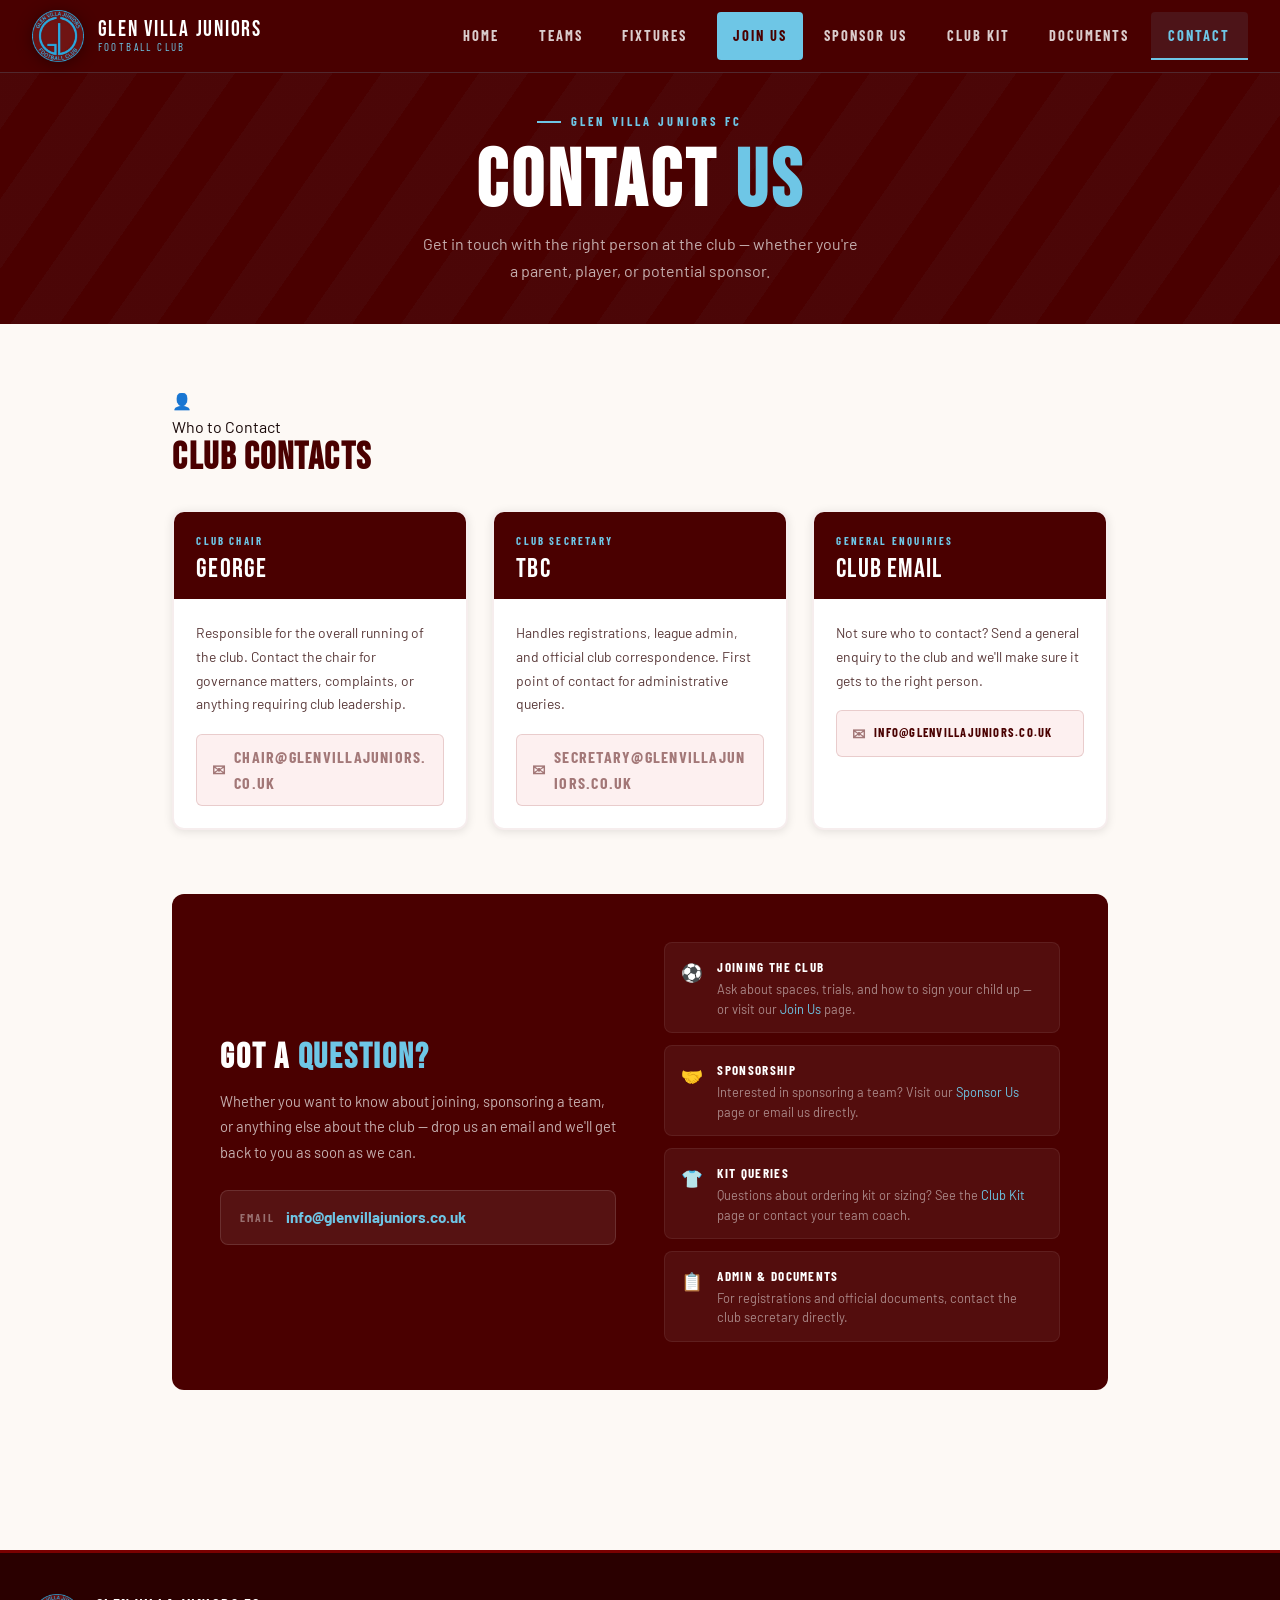
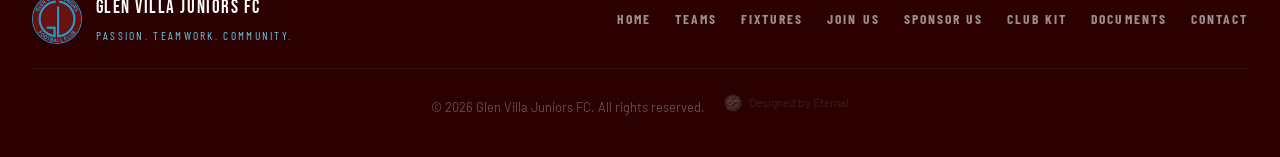
==== contact.html @ 0944c4a1 "Add files via upload" ====
<!DOCTYPE html>
<html lang="en">
<head>
  <meta charset="UTF-8" />
  <meta name="designer" content="Eternal" />
  <meta name="viewport" content="width=device-width, initial-scale=1.0" />
  <meta name="description" content="Get in touch with Glen Villa Juniors FC. Find contact information for our community football club in Glenrothes." />
  <title>Contact Us — Glen Villa Juniors FC</title>
  <link rel="icon" type="image/png" href="images/logo.png" />
  <link rel="stylesheet" href="style.css" />
  <link rel="preconnect" href="https://fonts.googleapis.com">
  <link href="https://fonts.googleapis.com/css2?family=Bebas+Neue&family=Barlow:ital,wght@0,400;0,600;0,700;1,400&family=Barlow+Condensed:wght@600;700&display=swap" rel="stylesheet" media="print" onload="this.media='all'">
  <noscript><link href="https://fonts.googleapis.com/css2?family=Bebas+Neue&family=Barlow:ital,wght@0,400;0,600;0,700;1,400&family=Barlow+Condensed:wght@600;700&display=swap" rel="stylesheet"></noscript>

  <!-- Open Graph / Facebook -->
  <meta property="og:type" content="website" />
  <meta property="og:title" content="Contact Us — Glen Villa Juniors FC" />
  <meta property="og:description" content="Get in touch with Glen Villa Juniors FC. Find contact information for our community football club in Glenrothes." />
  <meta property="og:image" content="images/logo.png" />
  <meta property="og:url" content="https://glenvila.com/contact.html" />


  <link rel="canonical" href="https://glenvila.com/contact.html" />
  <script type="application/ld+json">
  {
    "@context": "https://schema.org",
    "@type": "BreadcrumbList",
    "itemListElement": [{
      "@type": "ListItem",
      "position": 1,
      "name": "Home",
      "item": "https://glenvila.com"
    },{
      "@type": "ListItem",
      "position": 2,
      "name": "Contact Us — Glen Villa Juniors FC",
      "item": "https://glenvila.com/contact.html"
    }]
  }
  </script>
  <style>

    .contact-hero {
      padding-top: 72px;
      background: var(--maroon-dark);
      min-height: 240px;
      display: flex;
      align-items: center;
      justify-content: center;
      text-align: center;
      position: relative;
      overflow: hidden;
    }
    .contact-hero::before {
      content: '';
      position: absolute;
      inset: 0;
      background: repeating-linear-gradient(-55deg, transparent, transparent 40px, rgba(110,198,230,0.03) 40px, rgba(110,198,230,0.03) 80px);
    }
    .contact-hero-content { position: relative; z-index: 1; padding: 2.5rem 2rem; max-width: 580px; }
    .contact-hero h1 { font-family: 'Bebas Neue', sans-serif; font-size: clamp(3rem, 8vw, 5rem); letter-spacing: 0.05em; color: #fff; line-height: 1; margin-bottom: 0.5rem; }
    .contact-hero h1 span { color: var(--blue); }
    .contact-hero p { color: rgba(255,255,255,0.68); font-size: 1rem; max-width: 440px; margin: 0 auto; line-height: 1.7; }

    .contact-page { max-width: 1000px; margin: 0 auto; padding: 4rem 2rem 6rem; }

    /* ── CONTACT CARDS ── */
    .contact-grid {
      display: grid;
      grid-template-columns: repeat(3, 1fr);
      gap: 1.5rem;
      margin-bottom: 4rem;
    }

    .contact-card {
      background: var(--white);
      border-radius: var(--radius);
      box-shadow: var(--shadow-sm);
      overflow: hidden;
      border: 2px solid rgba(122,0,0,0.07);
      transition: transform var(--ease), box-shadow var(--ease);
    }
    .contact-card:hover {
      transform: translateY(-4px);
      box-shadow: var(--shadow-md);
    }
    .contact-card-top {
      background: var(--maroon-dark);
      padding: 1.25rem 1.4rem 1rem;
    }
    .contact-role {
      font-family: 'Barlow Condensed', sans-serif;
      font-size: 0.68rem;
      font-weight: 700;
      letter-spacing: 0.2em;
      text-transform: uppercase;
      color: var(--blue);
      margin-bottom: 0.35rem;
    }
    .contact-name {
      font-family: 'Bebas Neue', sans-serif;
      font-size: 1.7rem;
      letter-spacing: 0.04em;
      color: #fff;
      line-height: 1.05;
    }
    .contact-card-body { padding: 1.4rem; }
    .contact-desc {
      font-size: 0.87rem;
      color: var(--text-mid);
      line-height: 1.7;
      margin-bottom: 1.1rem;
    }
    .contact-email-btn {
      display: flex;
      align-items: center;
      gap: 0.5rem;
      background: #fdf0f0;
      border: 1px solid rgba(122,0,0,0.15);
      border-radius: 6px;
      padding: 0.6rem 0.9rem;
      text-decoration: none;
      font-family: 'Barlow Condensed', sans-serif;
      font-size: 0.78rem;
      font-weight: 700;
      letter-spacing: 0.1em;
      text-transform: uppercase;
      color: var(--maroon-dark);
      transition: background var(--ease), border-color var(--ease);
      word-break: break-all;
    }
    .contact-email-btn:hover {
      background: #f5e0e0;
      border-color: rgba(122,0,0,0.3);
    }
    .contact-email-btn span { opacity: 0.5; font-size: 1rem; }

    /* ── GENERAL ENQUIRIES PANEL ── */
    .general-panel {
      background: var(--maroon-dark);
      border-radius: var(--radius);
      padding: 3rem;
      display: grid;
      grid-template-columns: 1fr 1fr;
      gap: 3rem;
      align-items: center;
      margin-bottom: 4rem;
    }
    .general-panel-text h2 {
      font-family: 'Bebas Neue', sans-serif;
      font-size: 2.2rem;
      letter-spacing: 0.05em;
      color: #fff;
      line-height: 1.05;
      margin-bottom: 0.75rem;
    }
    .general-panel-text h2 span { color: var(--blue); }
    .general-panel-text p {
      color: rgba(255,255,255,0.68);
      font-size: 0.92rem;
      line-height: 1.75;
      margin-bottom: 1.5rem;
    }
    .general-email-display {
      display: flex;
      align-items: center;
      gap: 0.75rem;
      background: rgba(255,255,255,0.07);
      border: 1px solid rgba(255,255,255,0.12);
      border-radius: 8px;
      padding: 0.9rem 1.2rem;
    }
    .general-email-display span {
      font-family: 'Barlow Condensed', sans-serif;
      font-size: 0.72rem;
      font-weight: 700;
      letter-spacing: 0.16em;
      text-transform: uppercase;
      color: rgba(255,255,255,0.4);
      flex-shrink: 0;
    }
    .general-email-display a {
      color: var(--blue);
      font-weight: 700;
      font-size: 0.95rem;
      text-decoration: none;
      word-break: break-all;
    }
    .general-email-display a:hover { text-decoration: underline; }

    .general-panel-topics { display: flex; flex-direction: column; gap: 0.75rem; }
    .topic-item {
      display: flex;
      align-items: flex-start;
      gap: 0.9rem;
      background: rgba(255,255,255,0.05);
      border-radius: 8px;
      padding: 0.85rem 1rem;
      border: 1px solid rgba(255,255,255,0.07);
    }
    .topic-icon { font-size: 1.1rem; flex-shrink: 0; margin-top: 1px; }
    .topic-title {
      font-family: 'Barlow Condensed', sans-serif;
      font-size: 0.82rem;
      font-weight: 700;
      letter-spacing: 0.1em;
      text-transform: uppercase;
      color: #fff;
      margin-bottom: 0.15rem;
    }
    .topic-desc { font-size: 0.8rem; color: rgba(255,255,255,0.5); line-height: 1.5; }

    @media (max-width: 900px) {
      .contact-grid { grid-template-columns: 1fr; }
      .general-panel { grid-template-columns: 1fr; gap: 2rem; }
    }
    @media (max-width: 600px) {
      .contact-page { padding: 3rem 1.25rem 5rem; }
      .contact-hero-content { padding: 2.25rem 1.25rem; }
      .general-email-display {
        flex-direction: column;
        align-items: flex-start;
      }
      .general-panel { padding: 2rem 1.5rem; }
    }

  </style>
</head>
<body>

  <header class="site-header">
    <div class="header-inner">
      <a href="index.html" class="brand">
        <img src="images/logo.png" alt="Glen Villa Juniors FC Logo" class="brand-logo" />
        <div class="brand-text">
          <span class="brand-name">Glen Villa Juniors</span>
          <span class="brand-sub">Football Club</span>
        </div>
      </a>
      <button class="hamburger" id="hamburger" aria-label="Toggle navigation menu">
        <span class="hamburger-line"></span>
        <span class="hamburger-line"></span>
        <span class="hamburger-line"></span>
      </button>
      <nav class="main-nav" id="main-nav">
        <a href="index.html" class="nav-link">Home</a>
        <a href="teams.html" class="nav-link">Teams</a>
        <a href="fixtures.html" class="nav-link">Fixtures</a>
        <a href="join.html" class="nav-link nav-link--join">Join Us</a>
        <a href="sponsors.html" class="nav-link">Sponsor Us</a>
        <a href="kit.html" class="nav-link">Club Kit</a>
        <a href="documents.html" class="nav-link">Documents</a>
        <a href="contact.html" class="nav-link active">Contact</a>
      </nav>
    </div>
  </header>

  <main>

    <section class="contact-hero">
      <div class="contact-hero-content">
        <div class="section-label light" style="justify-content:center;">Glen Villa Juniors FC</div>
        <h1>Contact <span>Us</span></h1>
        <p>Get in touch with the right person at the club — whether you're a parent, player, or potential sponsor.</p>
      </div>
    </section>

    <div class="contact-page">

      <!-- ── KEY CONTACTS ── -->
      <div class="section-heading" style="margin-bottom:2rem;">
        <div class="section-heading-icon">👤</div>
        <div>
          <div class="section-heading-label">Who to Contact</div>
          <h2 class="section-heading-h2">Club Contacts</h2>
        </div>
      </div>

      <div class="contact-grid">

        <!-- CHAIR -->
        <div class="contact-card">
          <div class="contact-card-top">
            <div class="contact-role">Club Chair</div>
            <div class="contact-name" id="chair-name">George</div>
          </div>
          <div class="contact-card-body">
            <p class="contact-desc">Responsible for the overall running of the club. Contact the chair for governance matters, complaints, or anything requiring club leadership.</p>
            <a class="contact-email-btn" id="chair-email" href="mailto:chair@glenvillajuniors.co.uk">
              <span>✉</span> <span id="chair-email-text">chair@glenvillajuniors.co.uk</span>
            </a>
          </div>
        </div>

        <!-- SECRETARY -->
        <div class="contact-card">
          <div class="contact-card-top">
            <div class="contact-role">Club Secretary</div>
            <div class="contact-name" id="secretary-name">TBC</div>
          </div>
          <div class="contact-card-body">
            <p class="contact-desc">Handles registrations, league admin, and official club correspondence. First point of contact for administrative queries.</p>
            <a class="contact-email-btn" id="secretary-email" href="mailto:secretary@glenvillajuniors.co.uk">
              <span>✉</span> <span id="secretary-email-text">secretary@glenvillajuniors.co.uk</span>
            </a>
          </div>
        </div>

        <!-- GENERAL -->
        <div class="contact-card">
          <div class="contact-card-top">
            <div class="contact-role">General Enquiries</div>
            <div class="contact-name">Club Email</div>
          </div>
          <div class="contact-card-body">
            <p class="contact-desc">Not sure who to contact? Send a general enquiry to the club and we'll make sure it gets to the right person.</p>
            <a class="contact-email-btn" id="general-email" href="mailto:info@glenvillajuniors.co.uk">
              <span>✉</span> info@glenvillajuniors.co.uk
            </a>
          </div>
        </div>

      </div>

      <!-- ── GENERAL ENQUIRIES PANEL ── -->
      <div class="general-panel">
        <div class="general-panel-text">
          <h2>Got a <span>Question?</span></h2>
          <p>Whether you want to know about joining, sponsoring a team, or anything else about the club — drop us an email and we'll get back to you as soon as we can.</p>
          <div class="general-email-display">
            <span>Email</span>
            <a id="general-email-2" href="mailto:info@glenvillajuniors.co.uk">info@glenvillajuniors.co.uk</a>
          </div>
        </div>
        <div class="general-panel-topics">
          <div class="topic-item">
            <div class="topic-icon">⚽</div>
            <div>
              <div class="topic-title">Joining the Club</div>
              <div class="topic-desc">Ask about spaces, trials, and how to sign your child up — or visit our <a href="join.html" style="color:var(--blue);">Join Us</a> page.</div>
            </div>
          </div>
          <div class="topic-item">
            <div class="topic-icon">🤝</div>
            <div>
              <div class="topic-title">Sponsorship</div>
              <div class="topic-desc">Interested in sponsoring a team? Visit our <a href="sponsors.html" style="color:var(--blue);">Sponsor Us</a> page or email us directly.</div>
            </div>
          </div>
          <div class="topic-item">
            <div class="topic-icon">👕</div>
            <div>
              <div class="topic-title">Kit Queries</div>
              <div class="topic-desc">Questions about ordering kit or sizing? See the <a href="kit.html" style="color:var(--blue);">Club Kit</a> page or contact your team coach.</div>
            </div>
          </div>
          <div class="topic-item">
            <div class="topic-icon">📋</div>
            <div>
              <div class="topic-title">Admin &amp; Documents</div>
              <div class="topic-desc">For registrations and official documents, contact the club secretary directly.</div>
            </div>
          </div>
        </div>
      </div>

    </div>
  </main>

  <footer class="site-footer">
    <div class="footer-inner">
      <div class="footer-brand">
        <img src="images/logo.png" alt="Glen Villa Juniors FC" class="footer-logo" />
        <div>
          <div class="footer-club-name">Glen Villa Juniors FC</div>
          <div class="footer-tagline">Passion. Teamwork. Community.</div>
        </div>
      </div>
      <div class="footer-links">
        <a href="index.html">Home</a>
        <a href="teams.html">Teams</a>
        <a href="fixtures.html">Fixtures</a>
        <a href="join.html">Join Us</a>
        <a href="sponsors.html">Sponsor Us</a>
        <a href="kit.html">Club Kit</a>
        <a href="documents.html">Documents</a>
        <a href="contact.html">Contact</a>
      </div>
      <div class="footer-copy">&copy; 2026 Glen Villa Juniors FC. All rights reserved. <span class="footer-credit"><img src="images/eternal-logo.jpg" alt="Eternal" class="footer-credit-logo" /> Designed by Eternal</span></div>
    </div>
  </footer>

  <script>
    // General email
    (function() {
      const email = 'info@glenvillajuniors.co.uk';
      document.getElementById('general-email').href = 'mailto:' + email;
      document.getElementById('general-email-2').href = 'mailto:' + email;
    })();

    // Chair + Secretary — update name and email here when confirmed
    const contacts = {
      secretary: {
        name:  'TBC',          // e.g. 'John Smith'
        email: 'secretary@glenvillajuniors.co.uk'
      },
      chair: {
        name:  'George',          // e.g. 'Jane Doe'
        email: 'chair@glenvillajuniors.co.uk'
      }
    };

    document.getElementById('chair-name').textContent        = contacts.chair.name;
    document.getElementById('chair-email').href              = 'mailto:' + contacts.chair.email;
    document.getElementById('chair-email-text').textContent  = contacts.chair.email;

    document.getElementById('secretary-name').textContent       = contacts.secretary.name;
    document.getElementById('secretary-email').href             = 'mailto:' + contacts.secretary.email;
    document.getElementById('secretary-email-text').textContent = contacts.secretary.email;

    
      // Page fade-in animations
      const elements = document.querySelectorAll('main > section, .contact-cards > .contact-card');
      let animationIndex = 0;
      const observer = new IntersectionObserver((entries) => {
        entries.forEach((entry) => {
          if (entry.isIntersecting) {
            setTimeout(() => {
              entry.target.classList.add('visible');
            }, animationIndex * 50);
            animationIndex++;
            observer.unobserve(entry.target);
          }
        });
      }, { threshold: 0.1 });

      elements.forEach(element => {
        element.classList.add('fade-in');
        observer.observe(element);
      });
    ;
  </script>

  <script src="nav.js"></script>
</body>
</html>
---- style.css ----
/* Design & Build: Eternal */
/* =====================================================
   GLEN VILLA JUNIORS FC — style.css
   Design: Bold editorial sports. Dark maroon base.
   Fonts: Bebas Neue (display) + Barlow (body)
   ===================================================== */

*, *::before, *::after { box-sizing: border-box; margin: 0; padding: 0; }

:root {
  --maroon:       #7a0000;
  --maroon-dark:  #4a0000;
  --maroon-mid:   #960000;
  --blue:         #6ec6e6;
  --blue-bright:  #ADD8E6;
  --blue-dark:    #3a9ec0;
  --white:        #ffffff;
  --off-white:    #f4f1ee;
  --cream:        #fdf9f5;
  --text:         #1a0a0a;
  --text-mid:     #5a3a3a;
  --text-light:   rgba(255,255,255,0.75);

  --shadow-sm:  0 2px 10px rgba(0,0,0,0.10);
  --shadow-md:  0 8px 32px rgba(0,0,0,0.16);
  --shadow-lg:  0 20px 60px rgba(0,0,0,0.25);
  --radius:     12px;
  --ease:       0.3s cubic-bezier(0.25, 0.46, 0.45, 0.94);
}

html { scroll-behavior: smooth; }

body {
  font-family: 'Barlow', sans-serif;
  background: var(--cream);
  color: var(--text);
  line-height: 1.6;
  overflow-x: hidden;
}

/* ─── ANIMATIONS ────────────────────────────────────── */
.fade-in {
  opacity: 0;
  transform: translateY(20px);
  transition: opacity 0.6s ease, transform 0.6s ease;
}
.fade-in.visible {
  opacity: 1;
  transform: translateY(0);
}

/* Kit product hover */
.kit-product {
  transition: transform var(--ease);
}
.kit-product:hover {
  transform: scale(1.02);
}

img, svg, video, canvas, iframe { max-width: 100%; }
img { display: block; height: auto; }
a   { text-decoration: none; color: inherit; }

/* ─── BUTTONS ─────────────────────────────────────── */
.btn {
  display: inline-flex;
  align-items: center;
  gap: 0.5rem;
  font-family: 'Barlow Condensed', sans-serif;
  font-size: 1rem;
  font-weight: 700;
  letter-spacing: 0.12em;
  text-transform: uppercase;
  padding: 1rem 2rem; /* Increased from 0.8rem for better touch targets (min 44px height) */
  border-radius: 4px;
  border: 2px solid transparent;
  cursor: pointer;
  transition: transform var(--ease), box-shadow var(--ease), background var(--ease), color var(--ease);
  min-height: 44px; /* Ensure minimum touch target */
}
.btn:hover { transform: translateY(-2px); }
.btn:active { 
  transform: translateY(0); 
  box-shadow: inset 0 2px 4px rgba(0,0,0,0.2); /* Add active state for touch feedback */
}

.btn-blue {
  background: var(--blue);
  color: var(--maroon-dark);
  box-shadow: 0 4px 20px rgba(110,198,230,0.35);
}
.btn-blue:hover { background: #8ed4ec; box-shadow: 0 6px 28px rgba(110,198,230,0.5); }

.btn-maroon {
  background: var(--maroon);
  color: var(--white);
  box-shadow: 0 4px 20px rgba(122,0,0,0.3);
}
.btn-maroon:hover { background: var(--maroon-mid); }

.btn-ghost {
  background: transparent;
  color: var(--white);
  border-color: rgba(255,255,255,0.5);
}
.btn-ghost:hover { background: rgba(255,255,255,0.12); border-color: var(--white); }

.btn-lg { padding: 1rem 2.6rem; font-size: 1.1rem; }

/* ─── HEADER ──────────────────────────────────────── */
.site-header {
  position: fixed;
  top: 0; left: 0; right: 0;
  z-index: 4000;
  background: rgba(74, 0, 0, 0.97);
  backdrop-filter: blur(10px);
  border-bottom: 1px solid rgba(110,198,230,0.2);
}

.header-inner {
  max-width: 1280px;
  margin: 0 auto;
  padding: 0 2rem;
  height: 72px;
  display: flex;
  align-items: center;
  justify-content: space-between;
}

.brand {
  display: flex;
  align-items: center;
  gap: 0.85rem;
}

.brand-logo {
  width: 52px;
  height: 52px;
  object-fit: contain;
  filter: drop-shadow(0 2px 8px rgba(0,0,0,0.4));
  transition: transform var(--ease);
}
.brand:hover .brand-logo { transform: scale(1.05) rotate(-2deg); }

.brand-text { display: flex; flex-direction: column; }
.brand-name {
  font-family: 'Bebas Neue', sans-serif;
  font-size: 1.35rem;
  letter-spacing: 0.08em;
  color: var(--white);
  line-height: 1;
}
.brand-sub {
  font-family: 'Barlow Condensed', sans-serif;
  font-size: 0.68rem;
  letter-spacing: 0.22em;
  text-transform: uppercase;
  color: var(--blue);
  line-height: 1;
  margin-top: 2px;
}

.main-nav {
  display: flex;
  gap: 0.25rem;
  min-width: 0;
}
.nav-link {
  font-family: 'Barlow Condensed', sans-serif;
  font-weight: 700;
  font-size: 0.9rem;
  letter-spacing: 0.14em;
  text-transform: uppercase;
  color: rgba(255,255,255,0.8);
  padding: 0.75rem 1.1rem; /* Increased from 0.5rem for better touch targets */
  border-radius: 4px;
  transition: background var(--ease), color var(--ease);
  min-height: 44px; /* Ensure minimum touch target */
  display: flex;
  align-items: center;
  position: relative;
}
.nav-link::after {
  content: '';
  position: absolute;
  bottom: 0;
  left: 50%;
  width: 0;
  height: 2px;
  background: var(--blue);
  transition: width 0.3s ease, left 0.3s ease;
}
.nav-link:hover::after,
.nav-link.active::after {
  width: 100%;
  left: 0;
}
.nav-link:hover,
.nav-link.active {
  color: var(--blue);
  background: rgba(110,198,230,0.1);
}
.nav-link:active {
  background: rgba(110,198,230,0.2); /* Add active state for touch feedback */
}

/* ─── HAMBURGER MENU ─────────────────────────────────── */
.hamburger {
  display: none;
  flex-direction: column;
  justify-content: center;
  align-items: center;
  gap: 0.32rem;
  width: 44px;
  height: 44px;
  background: rgba(255,255,255,0.05);
  border: 1px solid rgba(255,255,255,0.12);
  border-radius: 12px;
  cursor: pointer;
  padding: 0;
  position: relative;
  z-index: 4200;
  -webkit-tap-highlight-color: transparent;
  touch-action: manipulation;
}
.hamburger-line {
  width: 20px;
  height: 2.5px;
  background: var(--white);
  border-radius: 999px;
  transition: transform 0.24s ease, opacity 0.2s ease, background 0.2s ease;
  transform-origin: center;
}
.hamburger.active .hamburger-line:nth-child(1) {
  transform: translateY(5.8px) rotate(45deg);
}
.hamburger.active .hamburger-line:nth-child(2) {
  opacity: 0;
}
.hamburger.active .hamburger-line:nth-child(3) {
  transform: translateY(-5.8px) rotate(-45deg);
}

/* ─── HERO ────────────────────────────────────────── */
.hero {
  position: relative;
  min-height: 72vh;
  max-height: 680px;
  display: flex;
  align-items: center;
  overflow: hidden;
  padding-top: 72px;
}

.hero-media {
  position: absolute;
  inset: 0;
}
.hero-img {
  width: 100%;
  height: 100%;
  object-fit: cover;
  object-position: center 30%;
}
.hero-overlay {
  pointer-events: none;
  position: absolute;
  inset: 0;
  background: linear-gradient(
    105deg,
    rgba(74,0,0,0.93) 0%,
    rgba(74,0,0,0.82) 45%,
    rgba(40,0,0,0.55) 100%
  );
}

.hero-content {
  position: relative;
  z-index: 2;
  max-width: 1280px;
  margin: 0 auto;
  padding: 3rem 2rem 3rem;
  width: 100%;
  min-width: 0;
}

.hero-eyebrow {
  font-family: 'Barlow Condensed', sans-serif;
  font-size: 0.82rem;
  font-weight: 700;
  letter-spacing: 0.25em;
  text-transform: uppercase;
  color: var(--blue);
  margin-bottom: 1.5rem;
  display: flex;
  align-items: center;
  gap: 0.75rem;
}
.hero-eyebrow::before {
  content: '';
  display: block;
  width: 32px;
  height: 2px;
  background: var(--blue);
}

.hero-title {
  display: flex;
  flex-direction: column;
  margin-bottom: 1.5rem;
}
.hero-title-line {
  font-family: 'Barlow Condensed', sans-serif;
  font-size: clamp(1.4rem, 3vw, 2.2rem);
  font-weight: 700;
  letter-spacing: 0.1em;
  text-transform: uppercase;
  color: rgba(255,255,255,0.65);
  line-height: 1.1;
}
.hero-title-big {
  font-family: 'Bebas Neue', sans-serif;
  font-size: clamp(3.5rem, 10vw, 7rem);
  letter-spacing: 0.02em;
  color: var(--white);
  line-height: 0.88;
}
.hero-title-big.accent { color: var(--blue); }

.hero-body {
  font-size: 1.1rem;
  color: rgba(255,255,255,0.78);
  max-width: 500px;
  margin-bottom: 2.5rem;
  line-height: 1.75;
}

.hero-actions {
  display: flex;
  gap: 1rem;
  flex-wrap: wrap;
}

.hero-scroll-hint {
  display: none;
  position: absolute;
  bottom: 2.5rem;
  left: 50%;
  transform: translateX(-50%);
  z-index: 2;
  display: flex;
  flex-direction: column;
  align-items: center;
  gap: 0.5rem;
  color: rgba(255,255,255,0.4);
  font-family: 'Barlow Condensed', sans-serif;
  font-size: 0.7rem;
  letter-spacing: 0.2em;
  text-transform: uppercase;
  animation: scrollBob 2s ease-in-out infinite;
}
.scroll-line {
  width: 1px;
  height: 40px;
  background: linear-gradient(to bottom, rgba(255,255,255,0.4), transparent);
}
@keyframes scrollBob {
  0%, 100% { transform: translateX(-50%) translateY(0); }
  50%       { transform: translateX(-50%) translateY(6px); }
}

/* ─── TICKER ──────────────────────────────────────── */
.ticker-strip {
  background: var(--blue);
  overflow: hidden;
  padding: 0.6rem 0;
  border-top: 3px solid var(--maroon);
  border-bottom: 3px solid var(--maroon);
}

.ticker-track {
  display: flex;
  gap: 3rem;
  width: max-content;
  animation: ticker 25s linear infinite;
}

.ticker-track span {
  font-family: 'Barlow Condensed', sans-serif;
  font-weight: 700;
  font-size: 0.9rem;
  letter-spacing: 0.15em;
  text-transform: uppercase;
  color: var(--maroon-dark);
  white-space: nowrap;
}

@keyframes ticker {
  from { transform: translateX(0); }
  to   { transform: translateX(-50%); }
}

/* ─── SECTION LABELS ──────────────────────────────── */
.section-label {
  font-family: 'Barlow Condensed', sans-serif;
  font-size: 0.78rem;
  font-weight: 700;
  letter-spacing: 0.25em;
  text-transform: uppercase;
  color: var(--maroon);
  margin-bottom: 0.6rem;
  display: flex;
  align-items: center;
  gap: 0.6rem;
}
.section-label::before {
  content: '';
  display: block;
  width: 24px;
  height: 2px;
  background: var(--maroon);
}
.section-label.light { color: var(--blue); }
.section-label.light::before { background: var(--blue); }

.section-title {
  font-family: 'Bebas Neue', sans-serif;
  font-size: clamp(2.6rem, 5vw, 4rem);
  letter-spacing: 0.04em;
  color: var(--maroon-dark);
  line-height: 1;
  margin-bottom: 1.5rem;
}
.section-title em {
  font-style: normal;
  color: var(--maroon);
}
.section-title.light { color: var(--white); }
.section-title.light em { color: var(--blue); }

/* ─── ABOUT ───────────────────────────────────────── */
.about-section {
  padding: 7rem 2rem;
  background: var(--cream);
}

.about-inner {
  max-width: 1280px;
  margin: 0 auto;
  display: grid;
  grid-template-columns: 1.1fr 1fr;
  gap: 5rem;
  align-items: center;
}

.about-images {
  display: grid;
  grid-template-columns: 1.6fr 1fr;
  gap: 1rem;
  height: 520px;
  min-width: 0;
}

.about-img-main {
  border-radius: var(--radius);
  overflow: hidden;
  box-shadow: var(--shadow-lg);
  height: 100%;
}
.about-img-main img {
  width: 100%;
  height: 100%;
  object-fit: cover;
  object-position: center;
  transition: transform 0.6s ease;
}
.about-img-main:hover img { transform: scale(1.04); }

.about-img-stack {
  display: flex;
  flex-direction: column;
  gap: 1rem;
  height: 100%;
}
.about-img-stack img {
  width: 100%;
  flex: 1;
  object-fit: cover;
  border-radius: var(--radius);
  box-shadow: var(--shadow-md);
  min-height: 0;
  transition: transform 0.5s ease;
}
.about-img-stack img:hover { transform: scale(1.03); }

.about-text p {
  color: var(--text-mid);
  font-size: 1.05rem;
  line-height: 1.8;
  margin-bottom: 1rem;
  overflow-wrap: anywhere;
}

.about-stats {
  display: flex;
  gap: 2.5rem;
  margin: 2rem 0 2.5rem;
  padding: 1.75rem 0;
  border-top: 1px solid rgba(122,0,0,0.12);
  border-bottom: 1px solid rgba(122,0,0,0.12);
}

.stat { display: flex; flex-direction: column; }
.stat-n {
  font-family: 'Bebas Neue', sans-serif;
  font-size: 3rem;
  color: var(--maroon);
  line-height: 1;
  letter-spacing: 0.04em;
}
.stat-l {
  font-family: 'Barlow Condensed', sans-serif;
  font-size: 0.78rem;
  font-weight: 700;
  letter-spacing: 0.18em;
  text-transform: uppercase;
  color: var(--text-mid);
  margin-top: 2px;
}

/* ─── PHOTO FEATURE ───────────────────────────────── */
.photo-feature {
  background: var(--maroon-dark);
  padding: 0;
}

.photo-feature-grid {
  display: grid;
  grid-template-columns: 1.4fr 1fr 0.9fr;
  height: 460px;
  min-width: 0;
}

.pf-cell {
  overflow: hidden;
  position: relative;
}
.pf-cell img {
  width: 100%;
  height: 100%;
  object-fit: cover;
  transition: transform 0.7s ease;
  filter: brightness(0.85);
}
.pf-cell:hover img { transform: scale(1.06); filter: brightness(1); }

.pf-tall { grid-row: span 1; }

.pf-caption {
  position: absolute;
  bottom: 0; left: 0; right: 0;
  padding: 1rem 1.25rem;
  background: linear-gradient(to top, rgba(74,0,0,0.85), transparent);
  font-family: 'Barlow Condensed', sans-serif;
  font-size: 0.82rem;
  letter-spacing: 0.12em;
  text-transform: uppercase;
  color: var(--blue-bright);
}

.pf-highlight {
  background: var(--maroon);
  display: flex;
  align-items: center;
  justify-content: center;
}

.pf-text-card {
  padding: 2rem;
  text-align: center;
}
.pf-logo {
  width: 90px;
  height: 90px;
  object-fit: contain;
  margin: 0 auto 1.25rem;
  filter: drop-shadow(0 4px 12px rgba(0,0,0,0.4));
}
.pf-text-card p {
  font-family: 'Barlow', sans-serif;
  font-style: italic;
  font-size: 1rem;
  color: rgba(255,255,255,0.85);
  line-height: 1.65;
}

/* ─── VALUES ──────────────────────────────────────── */
.values-section {
  background: var(--maroon-dark);
  padding: 7rem 2rem;
}

.values-inner {
  max-width: 1280px;
  margin: 0 auto;
}

.values-grid {
  display: grid;
  grid-template-columns: repeat(4, 1fr);
  gap: 1.5rem;
  margin-top: 3.5rem;
}

.value-card {
  background: rgba(255,255,255,0.05);
  border: 1px solid rgba(110,198,230,0.15);
  border-radius: var(--radius);
  padding: 2rem 1.75rem;
  transition: background var(--ease), border-color var(--ease), transform var(--ease);
}
.value-card:hover {
  background: rgba(110,198,230,0.08);
  border-color: rgba(110,198,230,0.35);
  transform: translateY(-4px);
}

.value-icon {
  font-size: 2.2rem;
  margin-bottom: 1rem;
}

.value-card h3 {
  font-family: 'Bebas Neue', sans-serif;
  font-size: 1.6rem;
  letter-spacing: 0.06em;
  color: var(--blue);
  margin-bottom: 0.75rem;
}

.value-card p {
  font-size: 0.92rem;
  color: rgba(255,255,255,0.65);
  line-height: 1.7;
}

/* ─── CTA BANNER ──────────────────────────────────── */
.cta-banner {
  position: relative;
  min-height: 400px;
  display: flex;
  align-items: center;
  justify-content: center;
  overflow: hidden;
}

.cta-bg {
  position: absolute;
  inset: 0;
  width: 100%;
  height: 100%;
  object-fit: cover;
  object-position: center 40%;
}

.cta-overlay {
  position: absolute;
  inset: 0;
  background: linear-gradient(to bottom,
    rgba(74,0,0,0.88) 0%,
    rgba(40,0,0,0.92) 100%);
}

.cta-content {
  position: relative;
  z-index: 2;
  text-align: center;
  padding: 4rem 2rem;
}

.cta-logo {
  width: 80px;
  height: 80px;
  object-fit: contain;
  margin: 0 auto 1.5rem;
  filter: drop-shadow(0 4px 16px rgba(0,0,0,0.5));
}

.cta-content h2 {
  font-family: 'Bebas Neue', sans-serif;
  font-size: clamp(2.5rem, 5vw, 4rem);
  letter-spacing: 0.05em;
  color: var(--white);
  margin-bottom: 0.75rem;
}
.cta-content p {
  font-size: 1.1rem;
  color: rgba(255,255,255,0.72);
  margin-bottom: 2rem;
}

/* ─── FOOTER ──────────────────────────────────────── */
.site-footer {
  background: #2a0000;
  padding: 2.5rem 2rem;
  border-top: 3px solid var(--maroon);
}

.footer-inner {
  max-width: 1280px;
  margin: 0 auto;
  display: flex;
  align-items: center;
  justify-content: space-between;
  flex-wrap: wrap;
  gap: 1.5rem;
}

.footer-brand {
  display: flex;
  align-items: center;
  gap: 0.85rem;
}

.footer-logo {
  width: 50px;
  height: 50px;
  object-fit: contain;
  opacity: 0.9;
}

.footer-club-name {
  font-family: 'Bebas Neue', sans-serif;
  font-size: 1.2rem;
  letter-spacing: 0.08em;
  color: var(--white);
}
.footer-tagline {
  font-family: 'Barlow Condensed', sans-serif;
  font-size: 0.72rem;
  letter-spacing: 0.2em;
  text-transform: uppercase;
  color: var(--blue);
  margin-top: 2px;
}

.footer-links {
  display: flex;
  gap: 1.5rem;
  flex-wrap: wrap;
}
.footer-links a {
  font-family: 'Barlow Condensed', sans-serif;
  font-size: 0.85rem;
  font-weight: 700;
  letter-spacing: 0.15em;
  text-transform: uppercase;
  color: rgba(255,255,255,0.55);
  transition: color var(--ease);
}
.footer-links a:hover { color: var(--blue); }

.footer-copy {
  font-size: 0.8rem;
  color: rgba(255,255,255,0.3);
  width: 100%;
  text-align: center;
  padding-top: 1.5rem;
  border-top: 1px solid rgba(255,255,255,0.06);
}

.nav-link--join {
  background: var(--blue) !important;
  color: var(--maroon-dark) !important;
  border-radius: 4px;
  padding: 0.4rem 1rem !important;
  margin-left: 0.5rem;
}
.nav-link--join:hover {
  background: #8ed4ec !important;
  color: var(--maroon-dark) !important;
}

.section-heading h2,
.section-heading-h2 {
  font-family: 'Bebas Neue', sans-serif;
  font-size: 2.4rem;
  letter-spacing: 0.04em;
  color: var(--maroon-dark);
  line-height: 1;
}

/* ─── TEAMS PAGE ──────────────────────────────────── */
.page-hero {
  padding-top: 72px;
  background: var(--maroon-dark);
  position: relative;
  overflow: hidden;
}

.page-hero-img {
  width: 100%;
  height: 280px;
  object-fit: cover;
  object-position: center 35%;
  opacity: 0.35;
}

.page-hero-content {
  position: absolute;
  inset: 0;
  padding-top: 72px;
  display: flex;
  flex-direction: column;
  align-items: center;
  justify-content: center;
  text-align: center;
  padding: 0 2rem;
}

.page-hero-content .section-label { justify-content: center; }

.page-hero-content h1 {
  font-family: 'Bebas Neue', sans-serif;
  font-size: clamp(3rem, 7vw, 5.5rem);
  letter-spacing: 0.05em;
  color: var(--white);
  line-height: 1;
  margin-bottom: 0.6rem;
}

.page-hero-content h1 span { color: var(--blue); }

.page-hero-content p {
  font-size: 1rem;
  color: rgba(255,255,255,0.68);
  max-width: 480px;
}

/* ─── TEAMS GRID ──────────────────────────────────── */
.teams-section {
  max-width: 1280px;
  margin: 0 auto;
  padding: 4rem 2rem 6rem;
}

.teams-grid {
  display: grid;
  grid-template-columns: repeat(auto-fill, minmax(230px, 1fr));
  gap: 1.75rem;
}

/* ─── TEAM CARD ───────────────────────────────────── */
.team-card {
  background: var(--white);
  border-radius: var(--radius);
  overflow: hidden;
  box-shadow: var(--shadow-sm);
  cursor: pointer;
  transition: transform var(--ease), box-shadow var(--ease);
  border: 2px solid transparent;
  position: relative;
}

.team-card:hover {
  transform: translateY(-7px);
  box-shadow: var(--shadow-lg);
  border-color: var(--blue);
}

.card-img-wrap {
  width: 100%;
  aspect-ratio: 4/3;
  background: linear-gradient(135deg, var(--blue-bright) 0%, var(--blue-dark) 100%);
  overflow: hidden;
  position: relative;
}

.card-img-wrap img {
  width: 100%;
  height: 100%;
  object-fit: cover;
  transition: transform 0.5s ease, opacity 0.5s ease;
  opacity: 0;
}

.team-card:hover .card-img-wrap img { transform: scale(1.06); }

.card-img-placeholder {
  width: 100%;
  height: 100%;
  display: flex;
  align-items: center;
  justify-content: center;
  background: linear-gradient(135deg, var(--blue-bright) 0%, var(--blue-dark) 100%);
  font-family: 'Bebas Neue', sans-serif;
  font-size: 4rem;
  letter-spacing: 0.05em;
  color: var(--maroon);
  opacity: 0.5;
}

.team-badge {
  position: absolute;
  top: 10px;
  right: 10px;
  background: var(--maroon);
  color: var(--white);
  font-family: 'Barlow Condensed', sans-serif;
  font-size: 0.68rem;
  font-weight: 700;
  letter-spacing: 0.14em;
  text-transform: uppercase;
  padding: 0.2rem 0.65rem;
  border-radius: 3px;
}

.card-body {
  padding: 1.1rem 1.25rem 1.4rem;
  border-top: 3px solid var(--maroon);
}

.card-team-name {
  font-family: 'Bebas Neue', sans-serif;
  font-size: 1.75rem;
  letter-spacing: 0.05em;
  color: var(--maroon-dark);
  line-height: 1;
  margin-bottom: 0.4rem;
}

.card-coach {
  font-size: 0.88rem;
  color: var(--text-mid);
  font-weight: 600;
  display: flex;
  align-items: center;
  gap: 0.35rem;
  margin-bottom: 0.85rem;
}
.card-coach::before { content: '👤'; font-size: 0.75rem; }

.card-cta {
  font-family: 'Barlow Condensed', sans-serif;
  font-size: 0.78rem;
  font-weight: 700;
  letter-spacing: 0.15em;
  text-transform: uppercase;
  color: var(--blue-dark);
  display: flex;
  align-items: center;
  gap: 0.35rem;
  transition: gap var(--ease);
}
.team-card:hover .card-cta { gap: 0.6rem; }
.card-cta::after { content: '→'; }

.card-spaces-badge {
  display: inline-flex;
  align-items: center;
  gap: 0.3rem;
  font-family: 'Barlow Condensed', sans-serif;
  font-size: 0.65rem;
  font-weight: 700;
  letter-spacing: 0.12em;
  text-transform: uppercase;
  padding: 0.2rem 0.6rem;
  border-radius: 3px;
  margin-bottom: 0.75rem;
}
.card-spaces-badge.spaces-yes {
  background: #e8f5e9;
  color: #2e7d32;
  border: 1px solid #a5d6a7;
}
.card-spaces-badge.spaces-no {
  background: #fdecea;
  color: #8b0000;
  border: 1px solid #f5b8b8;
}

/* ─── MODAL ───────────────────────────────────────── */
#modal-overlay {
  display: none;
  position: fixed;
  inset: 0;
  background: rgba(20, 0, 0, 0.75);
  backdrop-filter: blur(6px);
  z-index: 500;
  align-items: center;
  justify-content: center;
  padding: 1.5rem;
  animation: overlayIn 0.2s ease;
}
#modal-overlay.open { display: flex; }

@keyframes overlayIn {
  from { opacity: 0; }
  to   { opacity: 1; }
}

.modal {
  background: var(--white);
  border-radius: var(--radius);
  max-width: 500px;
  width: 100%;
  box-shadow: 0 30px 80px rgba(0,0,0,0.4);
  overflow: hidden;
  animation: modalIn 0.3s cubic-bezier(0.34, 1.56, 0.64, 1);
}

@keyframes modalIn {
  from { opacity: 0; transform: translateY(40px) scale(0.95); }
  to   { opacity: 1; transform: translateY(0) scale(1); }
}

.modal-header {
  background: var(--maroon-dark);
  padding: 1.5rem 1.75rem 1.5rem;
  position: relative;
  display: flex;
  align-items: flex-end;
  gap: 1.25rem;
  min-width: 0;
}

.modal-header-img {
  width: 80px;
  height: 80px;
  border-radius: 8px;
  object-fit: cover;
  border: 3px solid rgba(110,198,230,0.3);
  flex-shrink: 0;
  background: linear-gradient(135deg, var(--blue-bright), var(--blue-dark));
}

.modal-team-label {
  font-family: 'Barlow Condensed', sans-serif;
  font-size: 0.68rem;
  font-weight: 700;
  letter-spacing: 0.22em;
  text-transform: uppercase;
  color: var(--blue);
  margin-bottom: 0.25rem;
}

.modal-team-name {
  font-family: 'Bebas Neue', sans-serif;
  font-size: 2.8rem;
  letter-spacing: 0.05em;
  color: var(--white);
  line-height: 1;
  overflow-wrap: anywhere;
}

.modal-close {
  position: absolute;
  top: 1rem;
  right: 1rem;
  width: 32px;
  height: 32px;
  background: rgba(255,255,255,0.12);
  border: none;
  border-radius: 50%;
  color: var(--white);
  font-size: 1.1rem;
  cursor: pointer;
  display: flex;
  align-items: center;
  justify-content: center;
  transition: background var(--ease), transform var(--ease);
}
.modal-close:hover { background: rgba(255,255,255,0.25); transform: rotate(90deg); }

.modal-body {
  padding: 1.75rem;
}

.modal-info-list {
  list-style: none;
  display: flex;
  flex-direction: column;
  gap: 0.9rem;
  margin-bottom: 1.75rem;
}

.modal-info-list li {
  display: flex;
  align-items: flex-start;
  gap: 0.75rem;
}

.info-icon {
  width: 36px;
  height: 36px;
  background: var(--blue-bright);
  border-radius: 8px;
  display: flex;
  align-items: center;
  justify-content: center;
  font-size: 1rem;
  flex-shrink: 0;
}

.info-label {
  display: block;
  font-family: 'Barlow Condensed', sans-serif;
  font-size: 0.68rem;
  font-weight: 700;
  letter-spacing: 0.18em;
  text-transform: uppercase;
  color: var(--maroon);
  margin-bottom: 1px;
}

.info-value {
  font-weight: 600;
  font-size: 0.95rem;
  color: var(--text);
}

.modal-footer {
  padding: 0 1.75rem 1.75rem;
  display: flex;
  gap: 0.75rem;
}
.modal-footer .btn { flex: 1; justify-content: center; font-size: 0.88rem; }

/* ─── NEWS & ANNOUNCEMENTS ────────────────────────── */
.news-section {
  background: var(--off-white);
  padding: 5rem 2rem;
}

.news-inner {
  max-width: 1280px;
  margin: 0 auto;
}

.news-header {
  display: flex;
  align-items: flex-end;
  justify-content: space-between;
  margin-bottom: 2.5rem;
  flex-wrap: wrap;
  gap: 1rem;
}

.news-label {
  font-family: 'Barlow Condensed', sans-serif;
  font-size: 0.78rem;
  font-weight: 700;
  letter-spacing: 0.25em;
  text-transform: uppercase;
  color: var(--maroon);
  display: flex;
  align-items: center;
  gap: 0.6rem;
  margin-bottom: 0.4rem;
}
.news-label::before {
  content: '';
  display: block;
  width: 24px;
  height: 2px;
  background: var(--maroon);
}

.news-title {
  font-family: 'Bebas Neue', sans-serif;
  font-size: clamp(2.2rem, 4vw, 3.2rem);
  letter-spacing: 0.04em;
  color: var(--maroon-dark);
  line-height: 1;
}
.news-title em {
  font-style: normal;
  color: var(--maroon);
}

/* Grid — handles 1, 2, or 3+ cards cleanly */
.news-grid {
  display: grid;
  grid-template-columns: repeat(3, 1fr);
  gap: 1.5rem;
}
/* 1 card only */
.news-grid:has(.news-card:only-child) {
  grid-template-columns: minmax(0, 600px);
  justify-content: center;
}
/* exactly 2 cards */
.news-grid:has(.news-card:first-child:nth-last-child(2)) {
  grid-template-columns: repeat(2, minmax(0, 1fr));
}

/* Card */
.news-card {
  background: var(--white);
  border-radius: var(--radius);
  overflow: hidden;
  box-shadow: var(--shadow-sm);
  border: 1px solid rgba(122,0,0,0.07);
  display: flex;
  flex-direction: column;
  opacity: 0;
  transform: translateY(16px);
  animation: newsCardIn 0.4s ease forwards;
  transition: transform var(--ease), box-shadow var(--ease);
}
.news-card:hover {
  transform: translateY(-4px);
  box-shadow: var(--shadow-md);
}

@keyframes newsCardIn {
  to { opacity: 1; transform: translateY(0); }
}

.news-card--pinned {
  border-color: var(--maroon);
  border-width: 2px;
}

/* Card image */
.news-card-img {
  width: 100%;
  aspect-ratio: 16/8;
  overflow: hidden;
  background: linear-gradient(135deg, var(--blue-bright), var(--blue-dark));
}
.news-card-img img {
  width: 100%;
  height: 100%;
  object-fit: cover;
  transition: transform 0.5s ease;
}
.news-card:hover .news-card-img img { transform: scale(1.04); }

/* Card body */
.news-card-body {
  padding: 1.25rem 1.4rem 1.5rem;
  display: flex;
  flex-direction: column;
  flex: 1;
  border-top: 3px solid var(--maroon);
}

.news-card--pinned .news-card-body { border-top-color: var(--maroon); }

.news-card-meta {
  display: flex;
  align-items: center;
  flex-wrap: wrap;
  gap: 0.5rem;
  margin-bottom: 0.75rem;
}

.news-cat {
  font-family: 'Barlow Condensed', sans-serif;
  font-size: 0.68rem;
  font-weight: 700;
  letter-spacing: 0.14em;
  text-transform: uppercase;
  padding: 0.2rem 0.6rem;
  border-radius: 3px;
}

.news-pin {
  font-family: 'Barlow Condensed', sans-serif;
  font-size: 0.68rem;
  font-weight: 700;
  letter-spacing: 0.1em;
  color: var(--maroon);
  background: rgba(122,0,0,0.07);
  border: 1px solid rgba(122,0,0,0.18);
  padding: 0.2rem 0.55rem;
  border-radius: 3px;
}

.news-date {
  font-size: 0.78rem;
  color: var(--text-mid);
  margin-left: auto;
  white-space: nowrap;
}

.news-card-title {
  font-family: 'Bebas Neue', sans-serif;
  font-size: 1.45rem;
  letter-spacing: 0.04em;
  color: var(--maroon-dark);
  line-height: 1.1;
  margin-bottom: 0.65rem;
}

.news-card-body-text {
  font-size: 0.9rem;
  color: var(--text-mid);
  line-height: 1.75;
  flex: 1;
}

.news-read-more {
  display: inline-flex;
  align-items: center;
  gap: 0.3rem;
  font-family: 'Barlow Condensed', sans-serif;
  font-size: 0.78rem;
  font-weight: 700;
  letter-spacing: 0.12em;
  text-transform: uppercase;
  color: var(--maroon);
  margin-top: 0.85rem;
  transition: gap var(--ease);
}
a.news-card:hover .news-read-more { gap: 0.5rem; }

/* Empty state */
.news-empty {
  grid-column: 1 / -1;
  text-align: center;
  padding: 4rem 2rem;
  background: var(--white);
  border-radius: var(--radius);
  border: 2px dashed rgba(122,0,0,0.15);
}
.news-empty-icon { font-size: 3rem; margin-bottom: 1rem; opacity: 0.4; }
.news-empty h3,
.news-empty .news-empty-title {
  font-family: 'Bebas Neue', sans-serif;
  font-size: 1.6rem;
  letter-spacing: 0.05em;
  color: var(--maroon-dark);
  margin-bottom: 0.4rem;
}
.news-empty p { font-size: 0.9rem; color: var(--text-mid); }

@media (max-width: 700px) {
  .news-section {
    padding-top: 4rem;
    padding-bottom: 4rem;
  }

  .news-header {
    margin-bottom: 1.5rem;
  }

  .news-grid {
    grid-template-columns: 1fr;
    gap: 1rem;
  }

  .news-card {
    border-radius: 10px;
  }

  .news-card-img {
    aspect-ratio: 16 / 10;
  }

  .news-card-body {
    padding: 1rem 1rem 1.15rem;
  }

  .news-card-meta {
    align-items: flex-start;
    gap: 0.45rem;
  }

  .news-date {
    width: 100%;
    margin-left: 0;
  }

  .news-card-title {
    font-size: 1.3rem;
  }

  .news-card-body-text {
    font-size: 0.95rem;
    line-height: 1.65;
  }
}

/* ─── MAP / FIND US ───────────────────────────────── */
.map-section {
  background: var(--maroon-dark);
  padding: 5rem 2rem;
}
.map-inner {
  max-width: 1280px;
  margin: 0 auto;
  display: grid;
  grid-template-columns: 1fr 1.6fr;
  gap: 3rem;
  align-items: start;
}
.location-details {
  display: flex;
  flex-direction: column;
  gap: 1.1rem;
  margin-bottom: 2rem;
}
.loc-item {
  display: flex;
  align-items: flex-start;
  gap: 0.85rem;
}
.loc-icon {
  width: 38px;
  height: 38px;
  background: rgba(110,198,230,0.15);
  border: 1px solid rgba(110,198,230,0.25);
  border-radius: 8px;
  display: flex;
  align-items: center;
  justify-content: center;
  font-size: 1rem;
  flex-shrink: 0;
}
.loc-label {
  font-family: 'Barlow Condensed', sans-serif;
  font-size: 0.68rem;
  font-weight: 700;
  letter-spacing: 0.2em;
  text-transform: uppercase;
  color: var(--blue);
  display: block;
  margin-bottom: 1px;
}
.loc-value {
  font-weight: 600;
  color: rgba(255,255,255,0.9);
  font-size: 0.95rem;
  overflow-wrap: anywhere;
}
.map-frame-wrap {
  border-radius: 14px;
  overflow: hidden;
  box-shadow: 0 20px 60px rgba(0,0,0,0.4);
  border: 3px solid rgba(110,198,230,0.2);
  aspect-ratio: 16/10;
}
.map-frame-wrap iframe {
  width: 100%;
  height: 100%;
  border: none;
  display: block;
}

@media (max-width: 900px) {
  .map-inner { grid-template-columns: 1fr; }
  .map-frame-wrap { aspect-ratio: 4/3; }
}

/* ─── LOADER ──────────────────────────────────────── */
.loader-wrap {
  grid-column: 1 / -1;
  text-align: center;
  padding: 4rem;
  color: var(--text-mid);
}
.spinner {
  width: 44px; height: 44px;
  border: 4px solid var(--blue-bright);
  border-top-color: var(--maroon);
  border-radius: 50%;
  animation: spin 0.8s linear infinite;
  margin: 0 auto 1rem;
}
@keyframes spin { to { transform: rotate(360deg); } }

/* ─── RESPONSIVE ──────────────────────────────────── */
@media (max-width: 960px) {
  .hamburger { display: flex; }

  .main-nav {
    display: none;
    position: absolute;
    top: 72px;
    left: 0;
    right: 0;
    background: rgba(74, 0, 0, 0.98);
    flex-direction: column;
    align-items: stretch;
    padding: 0.75rem 1rem 1rem;
    gap: 0.4rem;
    box-shadow: 0 8px 24px rgba(0,0,0,0.4);
    border-top: 1px solid rgba(255,255,255,0.1);
    z-index: 4100;
  }

  .main-nav.active {
    display: flex;
  }

  .nav-link {
    width: min(100%, 22rem);
    text-align: center;
    align-self: center;
    justify-content: center;
    padding: 0.95rem 1rem;
    margin: 0;
    border-radius: 12px;
    background: rgba(255,255,255,0.06);
    border: 1px solid rgba(255,255,255,0.08);
    position: relative;
    z-index: 1;
    pointer-events: auto;
    transition: transform 0.18s ease, background 0.18s ease, border-color 0.18s ease, color 0.18s ease, box-shadow 0.18s ease;
  }

  .nav-link:hover,
  .nav-link.active {
    background: rgba(110,198,230,0.15);
    border-color: rgba(110,198,230,0.3);
    color: var(--blue);
  }

  .nav-link:active,
  .nav-link:focus-visible {
    transform: scale(0.985);
    background: rgba(110,198,230,0.2);
    border-color: rgba(110,198,230,0.4);
    box-shadow: 0 0 0 2px rgba(110,198,230,0.3);
  }

  /* Touch feedback for mobile */
  @media (hover: none) and (pointer: coarse) {
    .nav-link:active {
      background: rgba(110,198,230,0.25);
      transform: scale(0.97);
      transition: all 0.1s ease;
    }
  }

  .hero {
    min-height: auto;
    max-height: none;
    padding-top: 72px;
  }

  .hero-media {
    position: absolute;
  }

  .hero-img {
    object-position: center 22%;
  }

  .hero-content {
    padding: 2.5rem 1.5rem 4.5rem;
  }

  .hero-body {
    max-width: 34rem;
    font-size: 1rem;
  }

  .hero-scroll-hint {
    display: none;
  }

  .about-section,
  .values-section,
  .news-section,
  .map-section,
  .sponsors-strip,
  .site-footer {
    padding-left: 1.5rem;
    padding-right: 1.5rem;
  }

  .about-stats {
    flex-wrap: wrap;
    gap: 1.5rem;
  }

  .news-header {
    align-items: flex-start;
  }

  .footer-links {
    gap: 1rem;
  }
}

@media (max-width: 1000px) {
  .about-inner { grid-template-columns: 1fr; gap: 3rem; }
  .about-images { height: 380px; }
  .values-grid { grid-template-columns: 1fr 1fr; }
  .photo-feature-grid { grid-template-columns: 1fr 1fr; height: auto; }
  .pf-cell { height: 240px; }
  .pf-highlight { height: 240px; }
}

@media (max-width: 600px) {
  .header-inner { padding: 0 1.25rem; }
  .brand {
    gap: 0.65rem;
  }
  .brand-logo {
    width: 46px;
    height: 46px;
  }
  .brand-name { font-size: 1.1rem; }
  .brand-sub {
    font-size: 0.62rem;
    letter-spacing: 0.16em;
  }
  .nav-link { padding: 0.85rem 1rem; font-size: 0.8rem; }

  .hero {
    min-height: 88svh;
  }

  .hero-title-big { font-size: clamp(3.2rem, 17vw, 5.4rem); }
  .hero-title-line { font-size: clamp(1.05rem, 5vw, 1.45rem); }
  .hero-actions .btn {
    width: 100%;
    justify-content: center;
  }
  .hero-body {
    margin-bottom: 1.75rem;
  }

  .about-images { grid-template-columns: 1fr; height: auto; }
  .about-img-main {
    aspect-ratio: 4 / 5;
  }
  .about-img-stack {
    flex-direction: column;
    height: auto;
  }
  .about-img-stack img {
    aspect-ratio: 4 / 3;
    flex: none;
  }

  .values-grid { grid-template-columns: 1fr; }

  .photo-feature-grid { grid-template-columns: 1fr; }
  .pf-cell,
  .pf-highlight {
    height: auto;
    min-height: 0;
  }
  .pf-cell {
    aspect-ratio: 4 / 3;
  }
  .pf-cell img {
    object-position: center;
  }
  .pf-highlight {
    padding: 2rem 1.5rem;
  }

  .cta-banner {
    min-height: 340px;
  }
  .cta-bg {
    object-position: center 30%;
  }
  .cta-content {
    padding: 3rem 1.5rem;
  }

  .footer-inner { flex-direction: column; align-items: flex-start; }
  .footer-links {
    flex-direction: column;
    align-items: flex-start;
    gap: 0.75rem;
  }

  .sponsors-strip-inner,
  .footer-sponsors-inner {
    flex-direction: column;
    align-items: flex-start;
  }

  .sponsor-logo-wrap {
    width: 100%;
  }

  .modal { border-radius: 12px 12px 0 0; }
  #modal-overlay { align-items: flex-end; padding: 0; }
  .modal-header {
    flex-wrap: wrap;
    align-items: flex-start;
    padding-right: 3.5rem;
  }
  .modal-header-img {
    width: 72px;
    height: 72px;
  }
  .modal-team-name {
    font-size: 2.1rem;
  }
  .modal-body,
  .modal-footer {
    padding-left: 1.25rem;
    padding-right: 1.25rem;
  }
  .modal-footer { flex-direction: column; }

  .map-frame-wrap {
    aspect-ratio: 1 / 1;
  }

  .news-label {
    letter-spacing: 0.18em;
  }

  .news-title {
    font-size: clamp(2rem, 11vw, 2.6rem);
  }

  .ticker-strip {
    padding: 0.5rem 0;
  }

  .ticker-track {
    gap: 2rem;
    animation-duration: 20s;
  }

  .ticker-track span {
    font-size: 0.78rem;
    letter-spacing: 0.1em;
  }

  #back-to-top {
    right: 1rem;
    bottom: 1rem;
  }
}

/* ─── SPONSORS STRIP (homepage) ──────────────────── */
.sponsors-strip {
  background: #f7f3f3;
  border-top: 1px solid rgba(122,0,0,0.1);
  border-bottom: 1px solid rgba(122,0,0,0.1);
  padding: 2rem 2rem;
}
.sponsors-strip-inner {
  max-width: 1280px;
  margin: 0 auto;
  display: flex;
  align-items: center;
  gap: 2rem;
  flex-wrap: wrap;
}
.sponsors-strip-label {
  display: flex;
  flex-direction: column;
  gap: 0.4rem;
  flex-shrink: 0;
}
.sponsors-strip-label span {
  font-family: 'Barlow Condensed', sans-serif;
  font-size: 0.7rem;
  font-weight: 700;
  letter-spacing: 0.2em;
  text-transform: uppercase;
  color: var(--maroon);
}
.sponsors-strip-cta {
  font-family: 'Barlow Condensed', sans-serif;
  font-size: 0.72rem;
  font-weight: 700;
  letter-spacing: 0.1em;
  text-transform: uppercase;
  color: var(--maroon-dark);
  text-decoration: none;
  opacity: 0.6;
  transition: opacity var(--ease);
}
.sponsors-strip-cta:hover { opacity: 1; }

.sponsors-logos {
  display: flex;
  align-items: center;
  gap: 1.5rem;
  flex-wrap: wrap;
  flex: 1;
}

.sponsor-logo-wrap {
  display: flex;
  flex-direction: column;
  align-items: center;
  gap: 0.3rem;
  text-decoration: none;
  padding: 0.75rem 1.25rem;
  border-radius: 8px;
  border: 1px solid rgba(122,0,0,0.1);
  background: #fff;
  transition: box-shadow var(--ease), transform var(--ease);
  cursor: pointer;
}
.sponsor-logo-wrap:hover {
  box-shadow: 0 4px 16px rgba(0,0,0,0.08);
  transform: translateY(-2px);
}
.sponsor-logo-img {
  max-height: 48px;
  max-width: 140px;
  object-fit: contain;
}
.sponsor-logo-text {
  font-family: 'Bebas Neue', sans-serif;
  font-size: 1.3rem;
  letter-spacing: 0.06em;
  color: var(--maroon-dark);
}
.sponsor-team-tag {
  font-family: 'Barlow Condensed', sans-serif;
  font-size: 0.62rem;
  font-weight: 700;
  letter-spacing: 0.14em;
  text-transform: uppercase;
  color: #aaa;
}

/* ─── CLUB PARTNERS SECTION (homepage) ──────────── */
.club-partners-section {
  background: var(--cream);
  padding: 5rem 2rem 4.5rem;
  border-top: 1px solid rgba(122,0,0,0.08);
}
.club-partners-inner {
  max-width: 1280px;
  margin: 0 auto;
}
.club-partners-header {
  display: flex;
  align-items: flex-end;
  justify-content: space-between;
  gap: 2rem;
  margin-bottom: 2.5rem;
  flex-wrap: wrap;
}
.partners-eyebrow {
  display: block;
  font-family: 'Barlow Condensed', sans-serif;
  font-size: 0.72rem;
  font-weight: 700;
  letter-spacing: 0.25em;
  text-transform: uppercase;
  color: var(--maroon);
  margin-bottom: 0.5rem;
}
.partners-heading {
  font-family: 'Bebas Neue', sans-serif;
  font-size: clamp(2rem, 5vw, 3rem);
  letter-spacing: 0.04em;
  color: var(--maroon-dark);
  line-height: 1.05;
  margin-bottom: 0.6rem;
}
.partners-heading em {
  font-style: normal;
  color: var(--maroon);
}
.partners-subtext {
  font-size: 0.9rem;
  color: var(--text-mid);
  max-width: 480px;
  line-height: 1.7;
}
.partners-cta-btn {
  flex-shrink: 0;
  white-space: nowrap;
}

/* Marquee strip */
.partners-marquee-wrap {
  overflow: hidden;
  background: var(--maroon-dark);
  border-radius: 12px;
  padding: 1.25rem 0;
  margin-bottom: 2.5rem;
  position: relative;
}
.partners-marquee-wrap::before,
.partners-marquee-wrap::after {
  content: '';
  position: absolute;
  top: 0; bottom: 0;
  width: 80px;
  z-index: 2;
  pointer-events: none;
}
.partners-marquee-wrap::before {
  left: 0;
  background: linear-gradient(to right, var(--maroon-dark), transparent);
}
.partners-marquee-wrap::after {
  right: 0;
  background: linear-gradient(to left, var(--maroon-dark), transparent);
}
.partners-marquee {
  display: flex;
  gap: 0;
  animation: marquee-scroll 28s linear infinite;
  width: max-content;
}
.partners-marquee:hover { animation-play-state: paused; }

@keyframes marquee-scroll {
  0%   { transform: translateX(0); }
  100% { transform: translateX(-50%); }
}

.marquee-item,
.marquee-item-link {
  display: flex;
  flex-direction: column;
  align-items: center;
  justify-content: center;
  gap: 0.35rem;
  padding: 0.5rem 2.5rem;
  border-right: 1px solid rgba(255,255,255,0.08);
  text-decoration: none;
  transition: background var(--ease);
  min-width: 160px;
}
.marquee-item-link:hover { background: rgba(255,255,255,0.06); }
.marquee-logo-wrap {
  height: 38px;
  display: flex;
  align-items: center;
  justify-content: center;
}
.marquee-logo-img {
  max-height: 38px;
  max-width: 110px;
  object-fit: contain;
  filter: brightness(0) invert(1);
  opacity: 0.85;
}
.marquee-logo-text {
  font-family: 'Bebas Neue', sans-serif;
  font-size: 1.3rem;
  letter-spacing: 0.06em;
  color: rgba(255,255,255,0.9);
}
.marquee-team {
  font-family: 'Barlow Condensed', sans-serif;
  font-size: 0.6rem;
  font-weight: 700;
  letter-spacing: 0.18em;
  text-transform: uppercase;
  color: var(--blue);
  opacity: 0.8;
}

/* Partner cards grid */
.partners-grid {
  display: grid;
  grid-template-columns: repeat(auto-fill, minmax(200px, 1fr));
  gap: 1rem;
  margin-bottom: 2rem;
}
.partner-card-link {
  text-decoration: none;
  display: block;
  border-radius: 10px;
}
.partner-card {
  background: #fff;
  border: 1px solid rgba(122,0,0,0.09);
  border-radius: 10px;
  padding: 1.4rem 1.25rem 1.1rem;
  display: flex;
  flex-direction: column;
  align-items: center;
  text-align: center;
  gap: 0.75rem;
  box-shadow: var(--shadow-sm);
  transition: box-shadow var(--ease), transform var(--ease), border-color var(--ease);
  cursor: default;
  height: 100%;
}
.partner-card-link:hover .partner-card {
  box-shadow: var(--shadow-md);
  transform: translateY(-3px);
  border-color: rgba(122,0,0,0.22);
  cursor: pointer;
}
.partner-card-logo-wrap {
  height: 52px;
  display: flex;
  align-items: center;
  justify-content: center;
}
.partner-card-logo {
  max-height: 52px;
  max-width: 140px;
  object-fit: contain;
}
.partner-card-name {
  font-family: 'Bebas Neue', sans-serif;
  font-size: 1.25rem;
  letter-spacing: 0.05em;
  color: var(--maroon-dark);
}
.partner-card-info {
  display: flex;
  flex-direction: column;
  gap: 0.2rem;
  align-items: center;
}
.partner-card-tagline {
  font-size: 0.78rem;
  color: var(--text-mid);
  line-height: 1.4;
}
.partner-card-team {
  font-family: 'Barlow Condensed', sans-serif;
  font-size: 0.6rem;
  font-weight: 700;
  letter-spacing: 0.18em;
  text-transform: uppercase;
  color: var(--maroon);
  opacity: 0.6;
  background: rgba(122,0,0,0.06);
  padding: 0.15rem 0.5rem;
  border-radius: 3px;
  margin-top: 0.1rem;
}

/* Footer row */
.partners-footer-row {
  display: flex;
  align-items: center;
  justify-content: space-between;
  gap: 1rem;
  flex-wrap: wrap;
  padding-top: 0.5rem;
  border-top: 1px solid rgba(122,0,0,0.07);
}
.partners-count {
  font-family: 'Barlow Condensed', sans-serif;
  font-size: 0.75rem;
  font-weight: 700;
  letter-spacing: 0.12em;
  text-transform: uppercase;
  color: var(--text-mid);
  opacity: 0.7;
}
.partners-view-all {
  font-family: 'Barlow Condensed', sans-serif;
  font-size: 0.78rem;
  font-weight: 700;
  letter-spacing: 0.1em;
  text-transform: uppercase;
  color: var(--maroon);
  text-decoration: none;
  transition: color var(--ease);
}
.partners-view-all:hover { color: var(--maroon-dark); text-decoration: underline; }

@media (max-width: 700px) {
  .club-partners-section { padding: 3.5rem 1.25rem 3rem; }
  .club-partners-header { align-items: flex-start; flex-direction: column; }
  .partners-marquee-wrap { border-radius: 8px; }
  .partners-grid { grid-template-columns: 1fr 1fr; }
  .marquee-item, .marquee-item-link { min-width: 130px; padding: 0.5rem 1.5rem; }
}
@media (max-width: 420px) {
  .partners-grid { grid-template-columns: 1fr; }
}

/* ─── FOOTER SPONSORS ────────────────────────────── */
.footer-sponsors {
  background: rgba(0,0,0,0.2);
  border-bottom: 1px solid rgba(255,255,255,0.06);
}
.footer-sponsors-inner {
  max-width: 1280px;
  margin: 0 auto;
  padding: 1.25rem 2rem;
  display: flex;
  align-items: center;
  gap: 1.5rem;
  flex-wrap: wrap;
}
.footer-sponsors-label {
  font-family: 'Barlow Condensed', sans-serif;
  font-size: 0.68rem;
  font-weight: 700;
  letter-spacing: 0.2em;
  text-transform: uppercase;
  color: rgba(255,255,255,0.4);
  flex-shrink: 0;
}
.footer-sponsors-logos {
  display: flex;
  align-items: center;
  gap: 1rem;
  flex-wrap: wrap;
  flex: 1;
}
.footer-sponsor-item {
  display: flex;
  align-items: center;
  padding: 0.4rem 0.9rem;
  background: rgba(255,255,255,0.07);
  border-radius: 6px;
  border: 1px solid rgba(255,255,255,0.1);
  text-decoration: none;
  transition: background var(--ease), transform var(--ease);
}
.footer-sponsor-item:hover { 
  background: rgba(255,255,255,0.13); 
  transform: scale(1.05);
}
.footer-sponsor-img {
  max-height: 28px;
  max-width: 100px;
  object-fit: contain;
  filter: brightness(0) invert(1);
  opacity: 0.7;
}
.footer-sponsor-text {
  font-family: 'Barlow Condensed', sans-serif;
  font-size: 0.85rem;
  font-weight: 700;
  letter-spacing: 0.1em;
  color: rgba(255,255,255,0.7);
}
.footer-sponsors-link {
  font-family: 'Barlow Condensed', sans-serif;
  font-size: 0.7rem;
  font-weight: 700;
  letter-spacing: 0.12em;
  text-transform: uppercase;
  color: var(--blue);
  text-decoration: none;
  flex-shrink: 0;
  opacity: 0.8;
  transition: opacity var(--ease);
}
.footer-sponsors-link:hover { opacity: 1; }

/* ─── BACK-TO-TOP BUTTON ─────────────────────────── */
#back-to-top {
  position: fixed;
  bottom: 2rem;
  right: 2rem;
  width: 3rem;
  height: 3rem;
  background: var(--maroon);
  color: white;
  border: none;
  border-radius: 50%;
  font-size: 1.2rem;
  cursor: pointer;
  opacity: 0;
  visibility: hidden;
  transition: opacity 0.3s, visibility 0.3s, transform 0.3s;
  z-index: 1000;
  box-shadow: var(--shadow-md);
}
#back-to-top.visible {
  opacity: 1;
  visibility: visible;
}
#back-to-top:hover {
  transform: scale(1.1);
  background: var(--maroon-dark);
}

/* ─── PARALLAX ───────────────────────────────────── */
.hero-img {
  transition: transform 0.1s ease-out;
}
/* ─── ETERNAL CREDIT ─────────────────────────────── */
.footer-credit {
  display: inline-flex;
  align-items: center;
  gap: 0.4rem;
  margin-left: 1rem;
  opacity: 0.35;
  font-size: 0.75rem;
  transition: opacity 0.3s ease;
  text-decoration: none;
  color: inherit;
}
.footer-credit:hover { opacity: 0.85; }
.footer-credit-logo {
  width: 18px;
  height: 18px;
  border-radius: 50%;
  object-fit: cover;
  filter: grayscale(40%);
  transition: filter 0.3s ease;
}
.footer-credit:hover .footer-credit-logo { filter: grayscale(0%); }
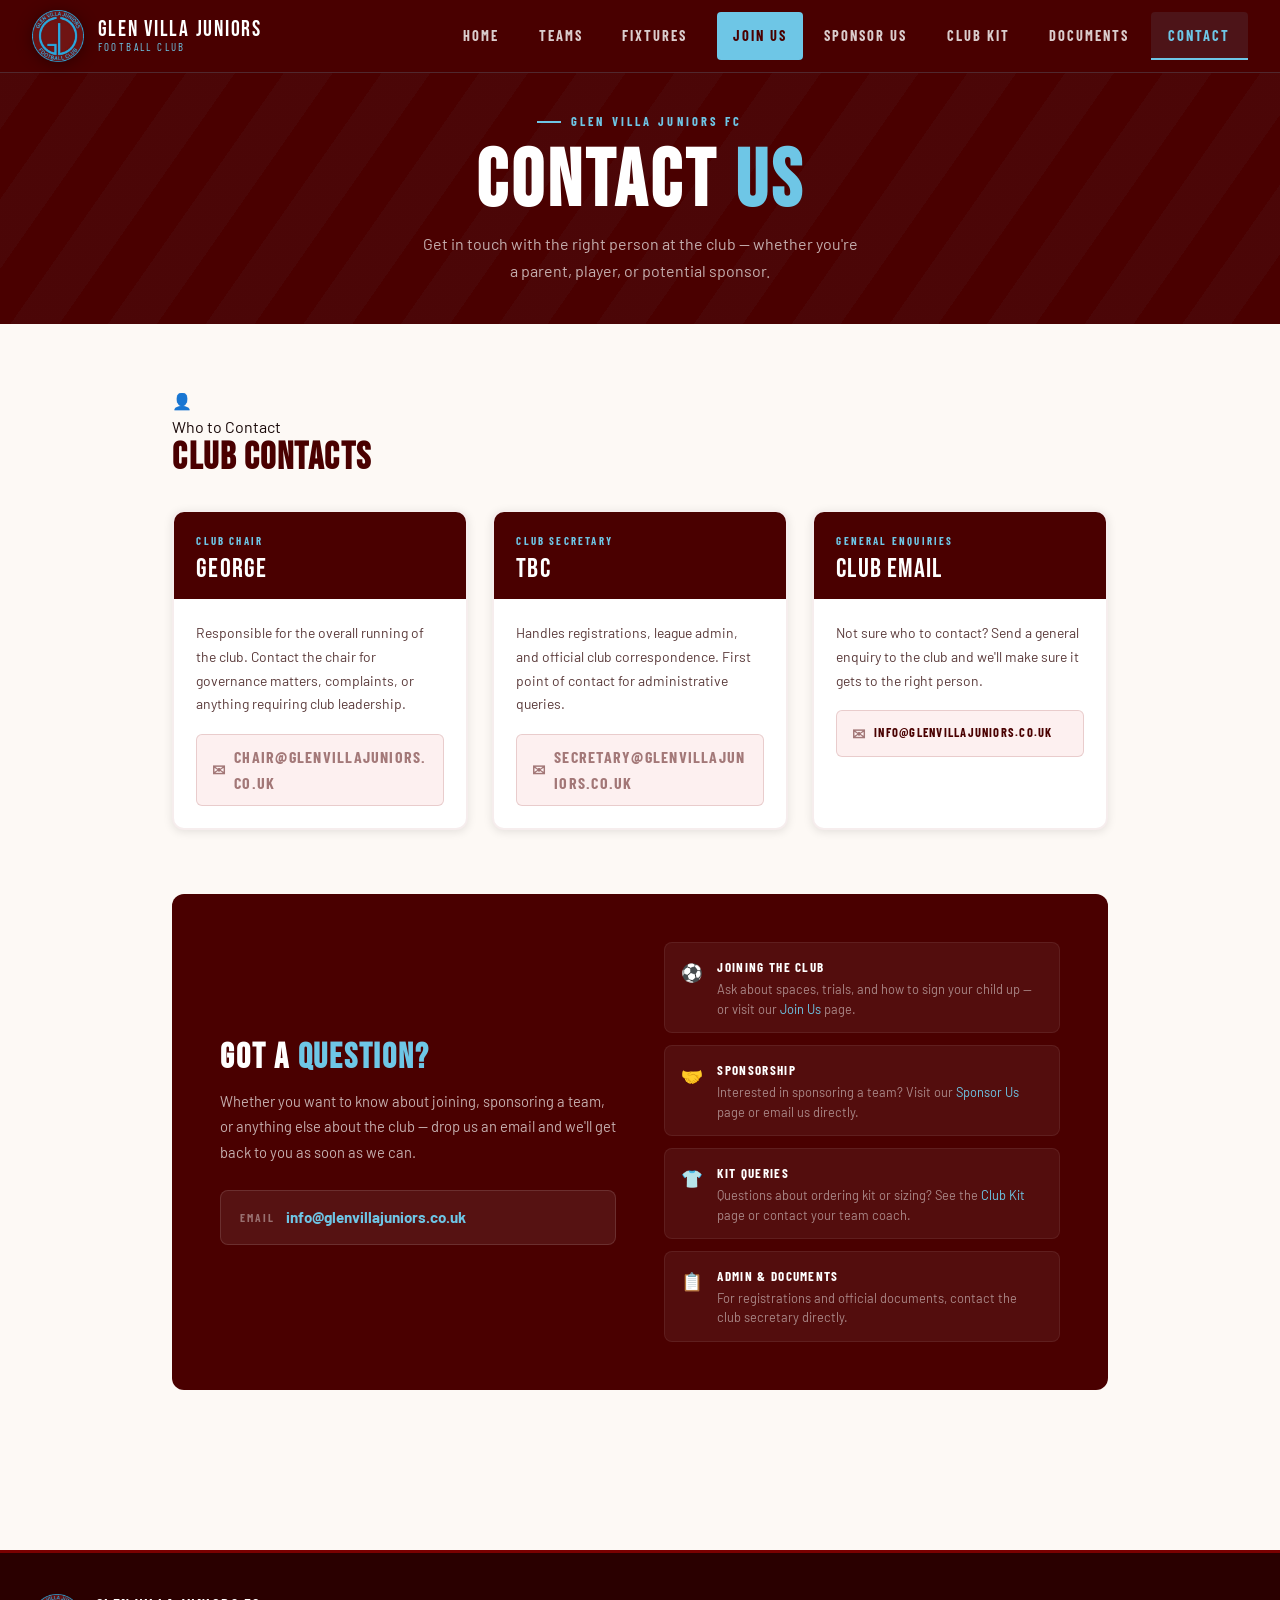
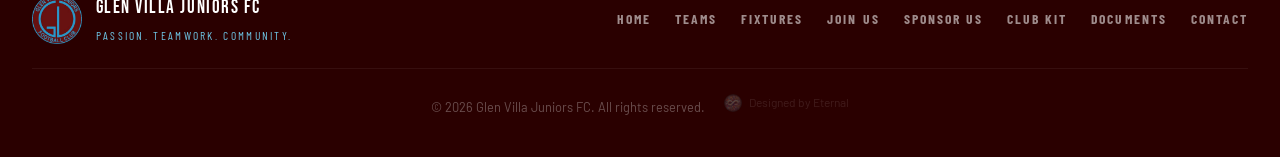
==== commit e829f4c6: "Add files via upload" ====
--- a/contact.html
+++ b/contact.html
@@ -386,7 +386,7 @@
         <a href="documents.html">Documents</a>
         <a href="contact.html">Contact</a>
       </div>
-      <div class="footer-copy">&copy; 2026 Glen Villa Juniors FC. All rights reserved. <span class="footer-credit"><img src="images/eternal-logo.jpg" alt="Eternal" class="footer-credit-logo" /> Designed by Eternal</span></div>
+      <div class="footer-copy">&copy; 2026 Glen Villa Juniors FC. All rights reserved. <span class="footer-credit"><img src="images/eternal-logo.png" alt="Eternal" class="footer-credit-logo" /> Designed by Eternal</span></div>
     </div>
   </footer>
 
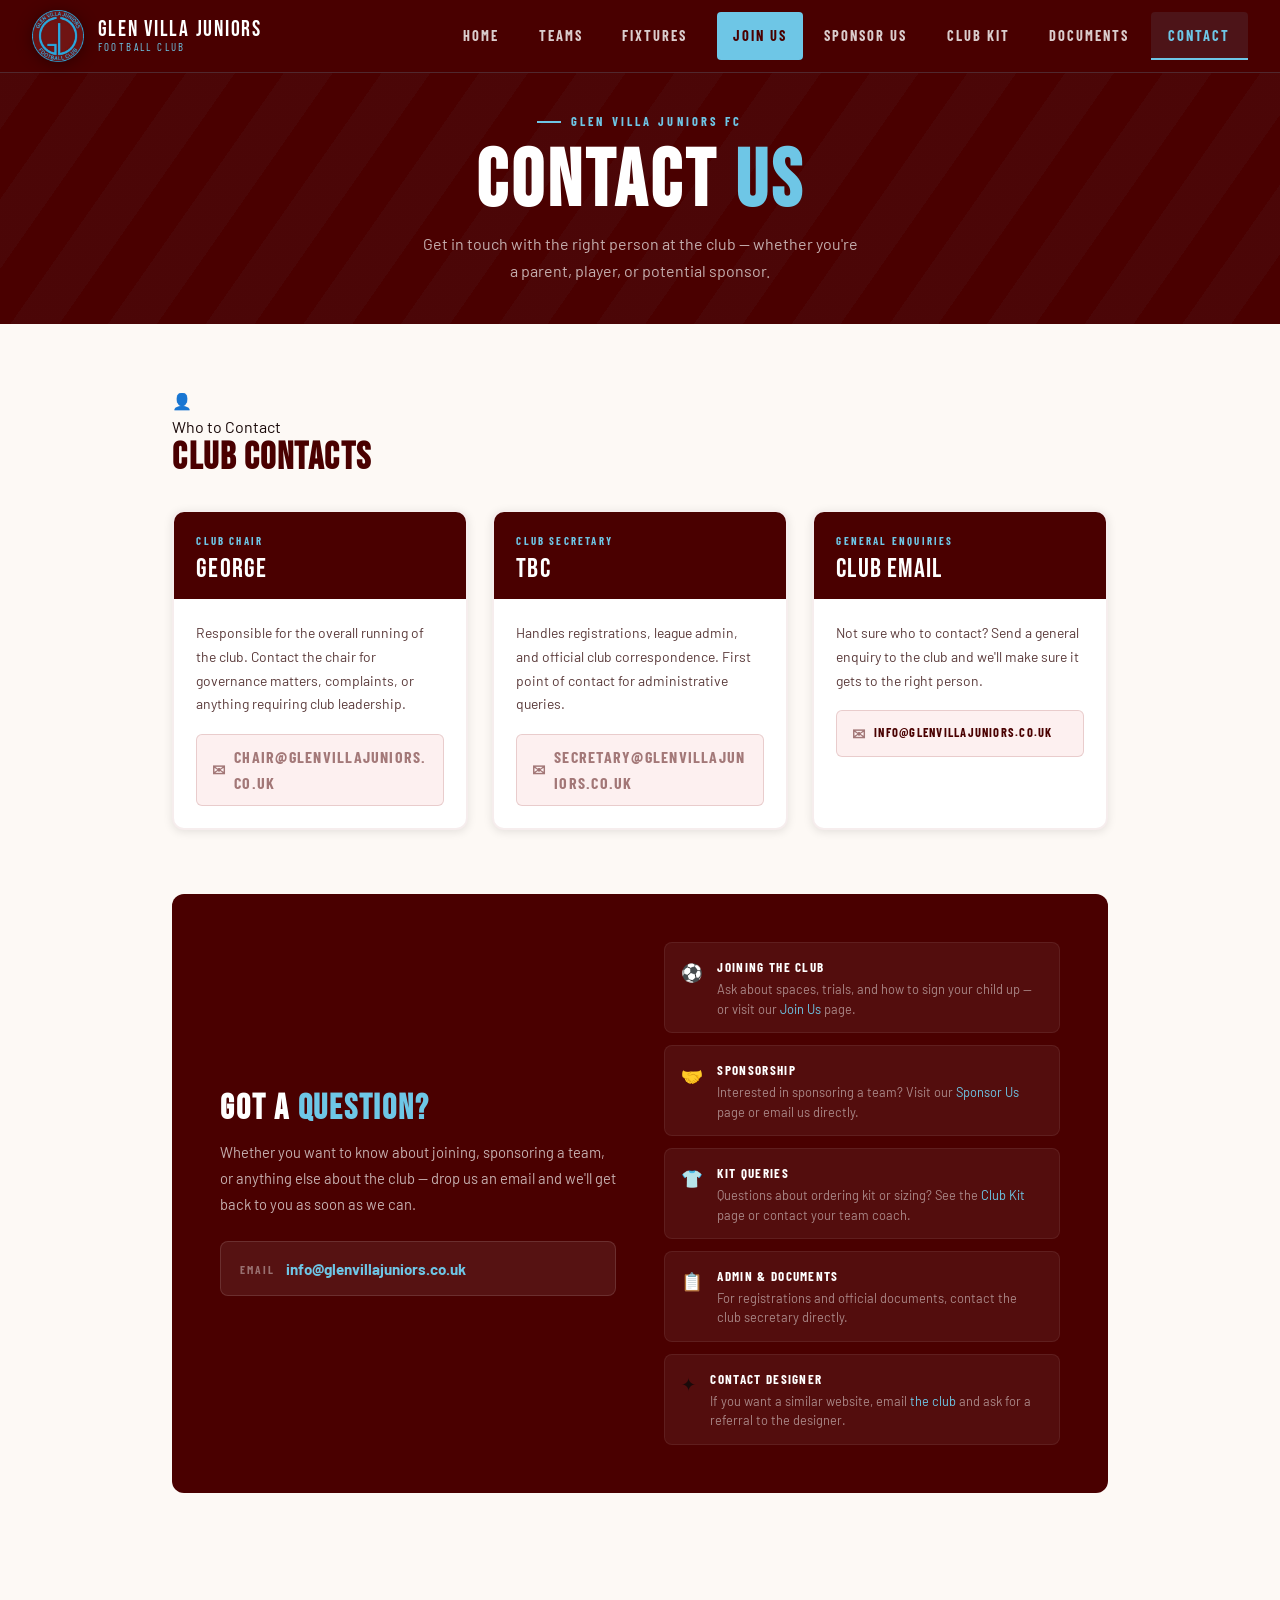
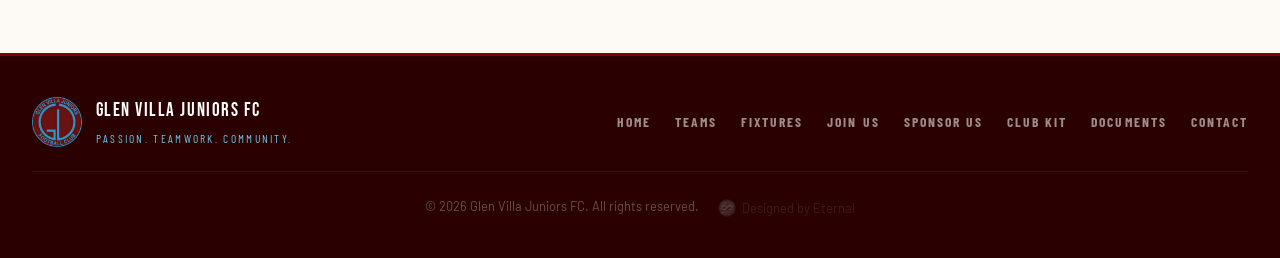
==== commit f06882e9: "Add files via upload" ====
--- a/contact.html
+++ b/contact.html
@@ -199,16 +199,17 @@
       border: 1px solid rgba(255,255,255,0.07);
     }
     .topic-icon { font-size: 1.1rem; flex-shrink: 0; margin-top: 1px; }
-    .topic-title {
-      font-family: 'Barlow Condensed', sans-serif;
-      font-size: 0.82rem;
-      font-weight: 700;
+    .topic-title {
+      font-family: 'Barlow Condensed', sans-serif;
+      font-size: 0.82rem;
+      font-weight: 700;
       letter-spacing: 0.1em;
       text-transform: uppercase;
       color: #fff;
       margin-bottom: 0.15rem;
-    }
-    .topic-desc { font-size: 0.8rem; color: rgba(255,255,255,0.5); line-height: 1.5; }
+    }
+    .topic-desc { font-size: 0.8rem; color: rgba(255,255,255,0.5); line-height: 1.5; }
+    .section-heading .topic-item { display: none; }
 
     @media (max-width: 900px) {
       .contact-grid { grid-template-columns: 1fr; }
@@ -273,8 +274,22 @@
         <div>
           <div class="section-heading-label">Who to Contact</div>
           <h2 class="section-heading-h2">Club Contacts</h2>
-        </div>
-      </div>
+          <div class="topic-item">
+            <div class="topic-icon">✦</div>
+            <div>
+              <div class="topic-title">Contact Designer</div>
+              <div class="topic-desc">If you want a similar website, email <a href="mailto:info@glenvillajuniors.co.uk" style="color:var(--blue);">the club</a> and ask for a referral to the designer.</div>
+            </div>
+          </div>
+          <div class="topic-item">
+            <div class="topic-icon">✦</div>
+            <div>
+              <div class="topic-title">Contact Designer</div>
+              <div class="topic-desc">If you want a similar website, email <a href="mailto:info@glenvillajuniors.co.uk" style="color:var(--blue);">the club</a> and ask for a referral to the designer.</div>
+            </div>
+          </div>
+        </div>
+      </div>
 
       <div class="contact-grid">
 
@@ -357,12 +372,19 @@
           <div class="topic-item">
             <div class="topic-icon">📋</div>
             <div>
-              <div class="topic-title">Admin &amp; Documents</div>
-              <div class="topic-desc">For registrations and official documents, contact the club secretary directly.</div>
-            </div>
-          </div>
-        </div>
-      </div>
+              <div class="topic-title">Admin &amp; Documents</div>
+              <div class="topic-desc">For registrations and official documents, contact the club secretary directly.</div>
+            </div>
+          </div>
+          <div class="topic-item">
+            <div class="topic-icon">✦</div>
+            <div>
+              <div class="topic-title">Contact Designer</div>
+              <div class="topic-desc">If you want a similar website, email <a href="mailto:info@glenvillajuniors.co.uk" style="color:var(--blue);">the club</a> and ask for a referral to the designer.</div>
+            </div>
+          </div>
+        </div>
+      </div>
 
     </div>
   </main>
@@ -386,7 +408,7 @@
         <a href="documents.html">Documents</a>
         <a href="contact.html">Contact</a>
       </div>
-      <div class="footer-copy">&copy; 2026 Glen Villa Juniors FC. All rights reserved. <span class="footer-credit"><img src="images/eternal-logo.png" alt="Eternal" class="footer-credit-logo" /> Designed by Eternal</span></div>
+      <div class="footer-copy">&copy; 2026 Glen Villa Juniors FC. All rights reserved. <span class="footer-credit" role="button" tabindex="0" aria-label="Contact the designer"><img src="images/eternal-logo.png" alt="Eternal" class="footer-credit-logo" /> Designed by Eternal</span></div>
     </div>
   </footer>
 
@@ -417,30 +439,8 @@
     document.getElementById('secretary-name').textContent       = contacts.secretary.name;
     document.getElementById('secretary-email').href             = 'mailto:' + contacts.secretary.email;
     document.getElementById('secretary-email-text').textContent = contacts.secretary.email;
-
-    
-      // Page fade-in animations
-      const elements = document.querySelectorAll('main > section, .contact-cards > .contact-card');
-      let animationIndex = 0;
-      const observer = new IntersectionObserver((entries) => {
-        entries.forEach((entry) => {
-          if (entry.isIntersecting) {
-            setTimeout(() => {
-              entry.target.classList.add('visible');
-            }, animationIndex * 50);
-            animationIndex++;
-            observer.unobserve(entry.target);
-          }
-        });
-      }, { threshold: 0.1 });
-
-      elements.forEach(element => {
-        element.classList.add('fade-in');
-        observer.observe(element);
-      });
-    ;
-  </script>
+  </script>
 
   <script src="nav.js"></script>
 </body>
-</html>+</html>
--- a/style.css
+++ b/style.css
@@ -39,15 +39,6 @@
 }
 
 /* ─── ANIMATIONS ────────────────────────────────────── */
-.fade-in {
-  opacity: 0;
-  transform: translateY(20px);
-  transition: opacity 0.6s ease, transform 0.6s ease;
-}
-.fade-in.visible {
-  opacity: 1;
-  transform: translateY(0);
-}
 
 /* Kit product hover */
 .kit-product {
@@ -1179,11 +1170,12 @@
 }
 
 /* Grid — handles 1, 2, or 3+ cards cleanly */
-.news-grid {
-  display: grid;
-  grid-template-columns: repeat(3, 1fr);
-  gap: 1.5rem;
-}
+.news-grid {
+  display: grid;
+  grid-template-columns: repeat(3, 1fr);
+  gap: 1.5rem;
+  align-items: stretch;
+}
 /* 1 card only */
 .news-grid:has(.news-card:only-child) {
   grid-template-columns: minmax(0, 600px);
@@ -1195,27 +1187,20 @@
 }
 
 /* Card */
-.news-card {
-  background: var(--white);
-  border-radius: var(--radius);
-  overflow: hidden;
-  box-shadow: var(--shadow-sm);
-  border: 1px solid rgba(122,0,0,0.07);
-  display: flex;
-  flex-direction: column;
-  opacity: 0;
-  transform: translateY(16px);
-  animation: newsCardIn 0.4s ease forwards;
-  transition: transform var(--ease), box-shadow var(--ease);
-}
-.news-card:hover {
-  transform: translateY(-4px);
-  box-shadow: var(--shadow-md);
-}
-
-@keyframes newsCardIn {
-  to { opacity: 1; transform: translateY(0); }
-}
+.news-card {
+  background: var(--white);
+  border-radius: var(--radius);
+  overflow: hidden;
+  box-shadow: var(--shadow-sm);
+  border: 1px solid rgba(122,0,0,0.07);
+  display: flex;
+  flex-direction: column;
+  transition: transform var(--ease), box-shadow var(--ease);
+}
+.news-card:hover {
+  transform: translateY(-4px);
+  box-shadow: var(--shadow-md);
+}
 
 .news-card--pinned {
   border-color: var(--maroon);
@@ -1336,11 +1321,17 @@
 }
 .news-empty p { font-size: 0.9rem; color: var(--text-mid); }
 
-@media (max-width: 700px) {
-  .news-section {
-    padding-top: 4rem;
-    padding-bottom: 4rem;
-  }
+@media (max-width: 900px) {
+  .news-grid {
+    grid-template-columns: 1fr;
+  }
+}
+
+@media (max-width: 700px) {
+  .news-section {
+    padding-top: 4rem;
+    padding-bottom: 4rem;
+  }
 
   .news-header {
     margin-bottom: 1.5rem;
@@ -2178,24 +2169,142 @@
   transition: transform 0.1s ease-out;
 }
 /* ─── ETERNAL CREDIT ─────────────────────────────── */
-.footer-credit {
-  display: inline-flex;
-  align-items: center;
-  gap: 0.4rem;
-  margin-left: 1rem;
+.footer-credit {
+  display: inline-flex;
+  align-items: center;
+  gap: 0.4rem;
+  margin-left: 1rem;
   opacity: 0.35;
   font-size: 0.75rem;
-  transition: opacity 0.3s ease;
-  text-decoration: none;
-  color: inherit;
-}
-.footer-credit:hover { opacity: 0.85; }
-.footer-credit-logo {
-  width: 18px;
-  height: 18px;
-  border-radius: 50%;
+  transition: opacity 0.3s ease;
+  text-decoration: none;
+  color: inherit;
+  background: transparent;
+  border: 0;
+  padding: 0;
+  cursor: pointer;
+  font: inherit;
+  appearance: none;
+  -webkit-appearance: none;
+  box-shadow: none;
+  vertical-align: middle;
+  white-space: nowrap;
+}
+.footer-credit:hover { opacity: 0.85; }
+.footer-credit:focus-visible {
+  opacity: 0.85;
+  outline: 2px solid var(--blue);
+  outline-offset: 4px;
+}
+.footer-credit-logo {
+  width: 18px;
+  height: 18px;
+  border-radius: 50%;
   object-fit: cover;
   filter: grayscale(40%);
   transition: filter 0.3s ease;
-}
-.footer-credit:hover .footer-credit-logo { filter: grayscale(0%); }+}
+.footer-credit:hover .footer-credit-logo { filter: grayscale(0%); }
+
+.designer-modal {
+  position: fixed;
+  inset: 0;
+  display: none;
+  align-items: center;
+  justify-content: center;
+  padding: 1.5rem;
+  background: rgba(17, 10, 10, 0.66);
+  z-index: 2000;
+}
+.designer-modal.open {
+  display: flex;
+}
+.designer-modal-card {
+  width: min(100%, 420px);
+  background: linear-gradient(180deg, #fff8f5 0%, #ffffff 100%);
+  border: 1px solid rgba(122, 0, 0, 0.12);
+  border-radius: 18px;
+  box-shadow: 0 24px 60px rgba(25, 12, 12, 0.24);
+  padding: 1.5rem;
+  position: relative;
+}
+.designer-modal-close {
+  position: absolute;
+  top: 0.85rem;
+  right: 0.85rem;
+  width: 2rem;
+  height: 2rem;
+  border: 0;
+  border-radius: 999px;
+  background: rgba(122, 0, 0, 0.08);
+  color: var(--maroon-dark);
+  cursor: pointer;
+  font-size: 1.1rem;
+}
+.designer-modal-close:hover {
+  background: rgba(122, 0, 0, 0.14);
+}
+.designer-modal-header {
+  display: flex;
+  align-items: center;
+  gap: 0.9rem;
+  margin-bottom: 1rem;
+  padding-right: 2.5rem;
+}
+.designer-modal-logo {
+  width: 56px;
+  height: 56px;
+  object-fit: contain;
+  flex-shrink: 0;
+}
+.designer-modal-kicker {
+  font-family: 'Barlow Condensed', sans-serif;
+  font-size: 0.74rem;
+  font-weight: 700;
+  letter-spacing: 0.16em;
+  text-transform: uppercase;
+  color: var(--blue-dark);
+  margin-bottom: 0.15rem;
+}
+.designer-modal-title {
+  font-family: 'Bebas Neue', sans-serif;
+  font-size: 2rem;
+  line-height: 1;
+  letter-spacing: 0.05em;
+  color: var(--maroon-dark);
+}
+.designer-modal-body {
+  color: var(--text-mid);
+  font-size: 0.95rem;
+  line-height: 1.7;
+}
+.designer-modal-link {
+  color: var(--maroon);
+  font-weight: 700;
+}
+.designer-modal-link:hover {
+  text-decoration: underline;
+}
+.designer-modal-actions {
+  display: flex;
+  justify-content: flex-start;
+  margin-top: 1.2rem;
+}
+.designer-modal-email {
+  display: inline-flex;
+  align-items: center;
+  justify-content: center;
+  min-height: 46px;
+  padding: 0.8rem 1.1rem;
+  background: var(--maroon);
+  color: #fff;
+  border-radius: 10px;
+  font-family: 'Barlow Condensed', sans-serif;
+  font-size: 0.85rem;
+  font-weight: 700;
+  letter-spacing: 0.1em;
+  text-transform: uppercase;
+}
+.designer-modal-email:hover {
+  background: var(--maroon-dark);
+}
